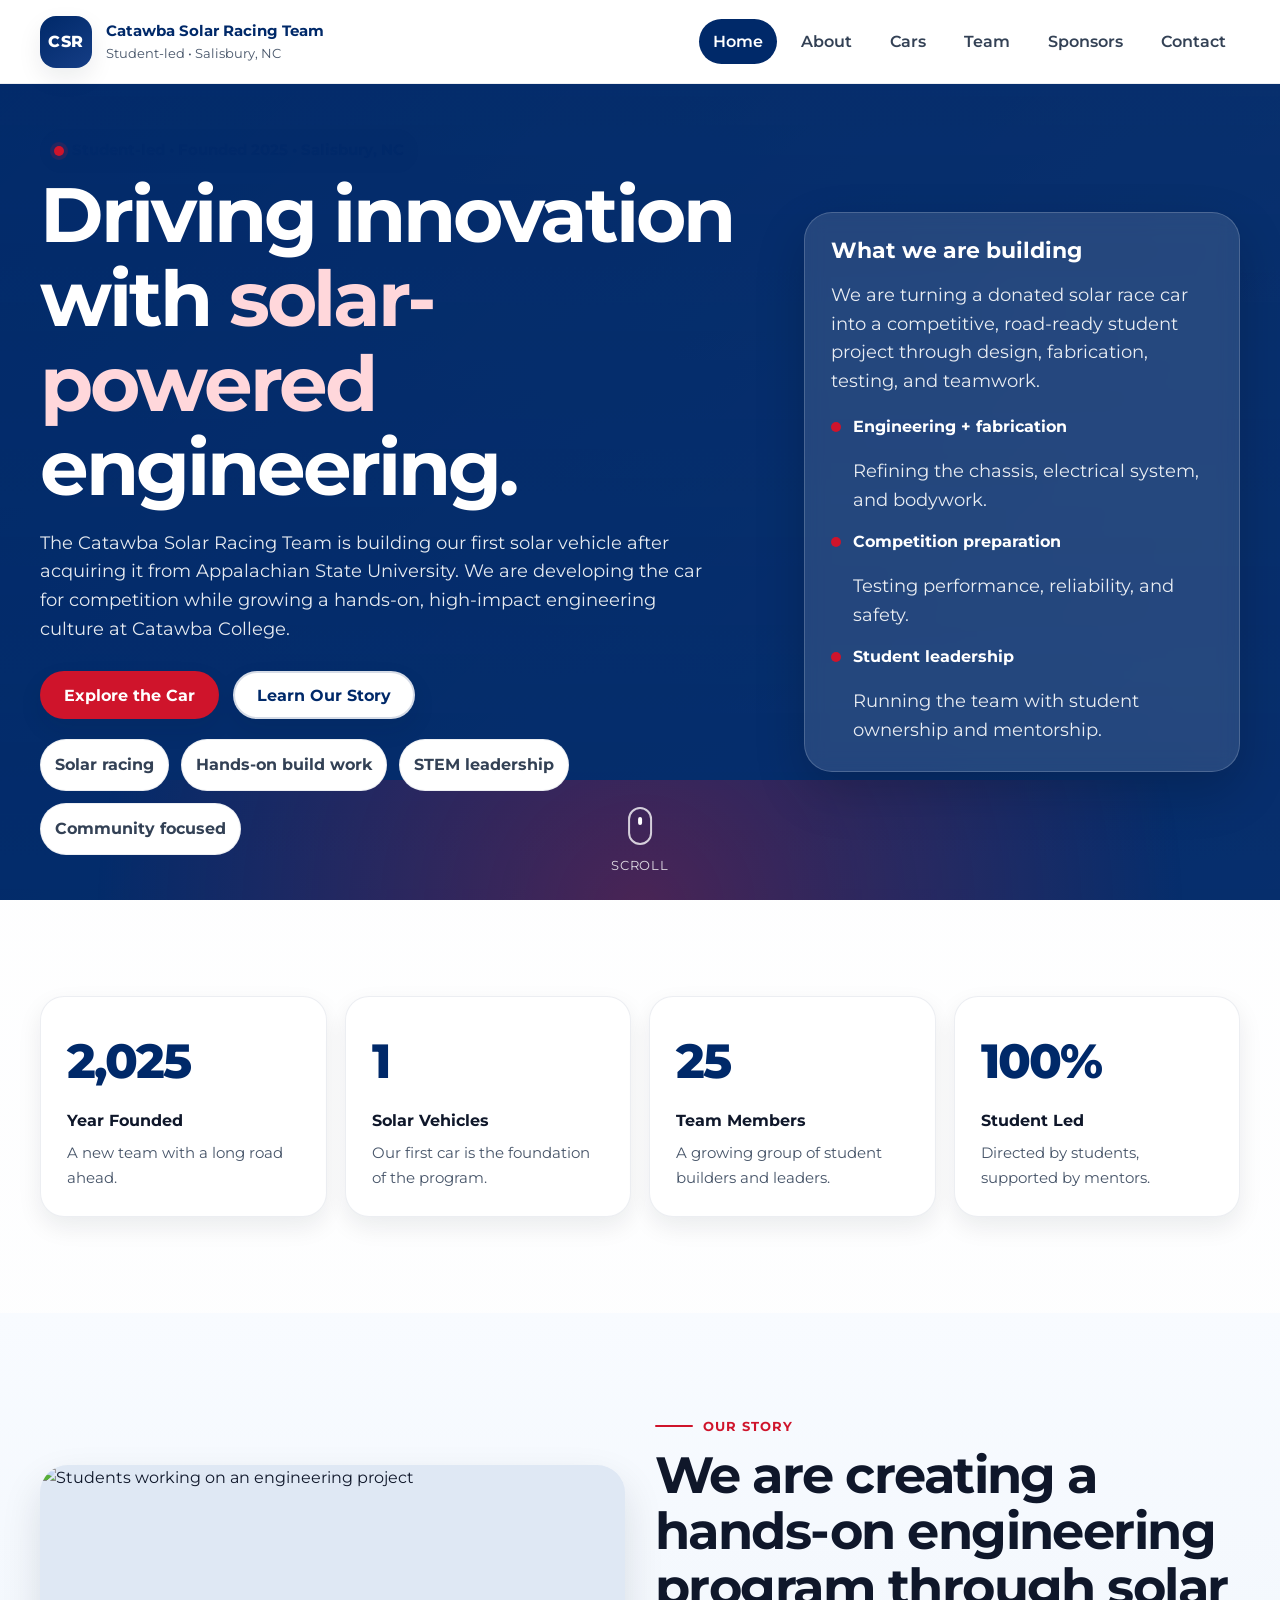
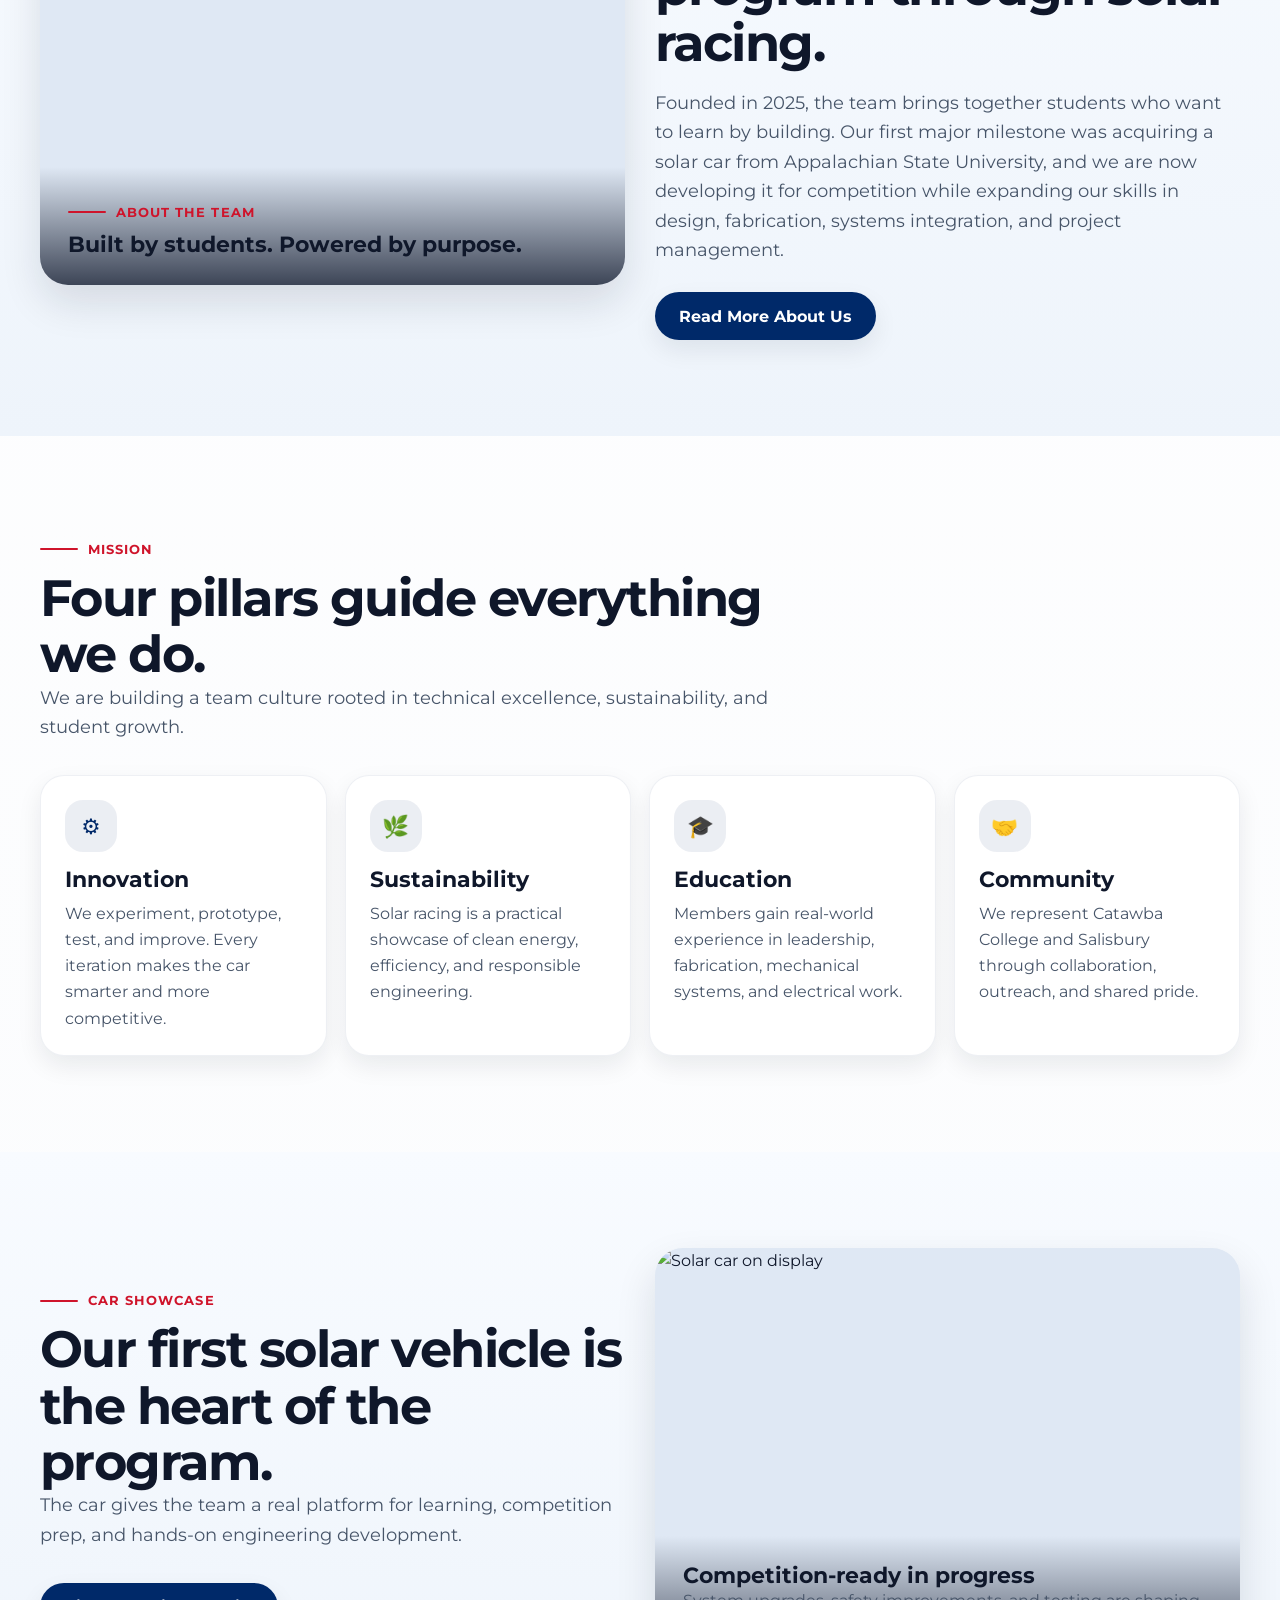
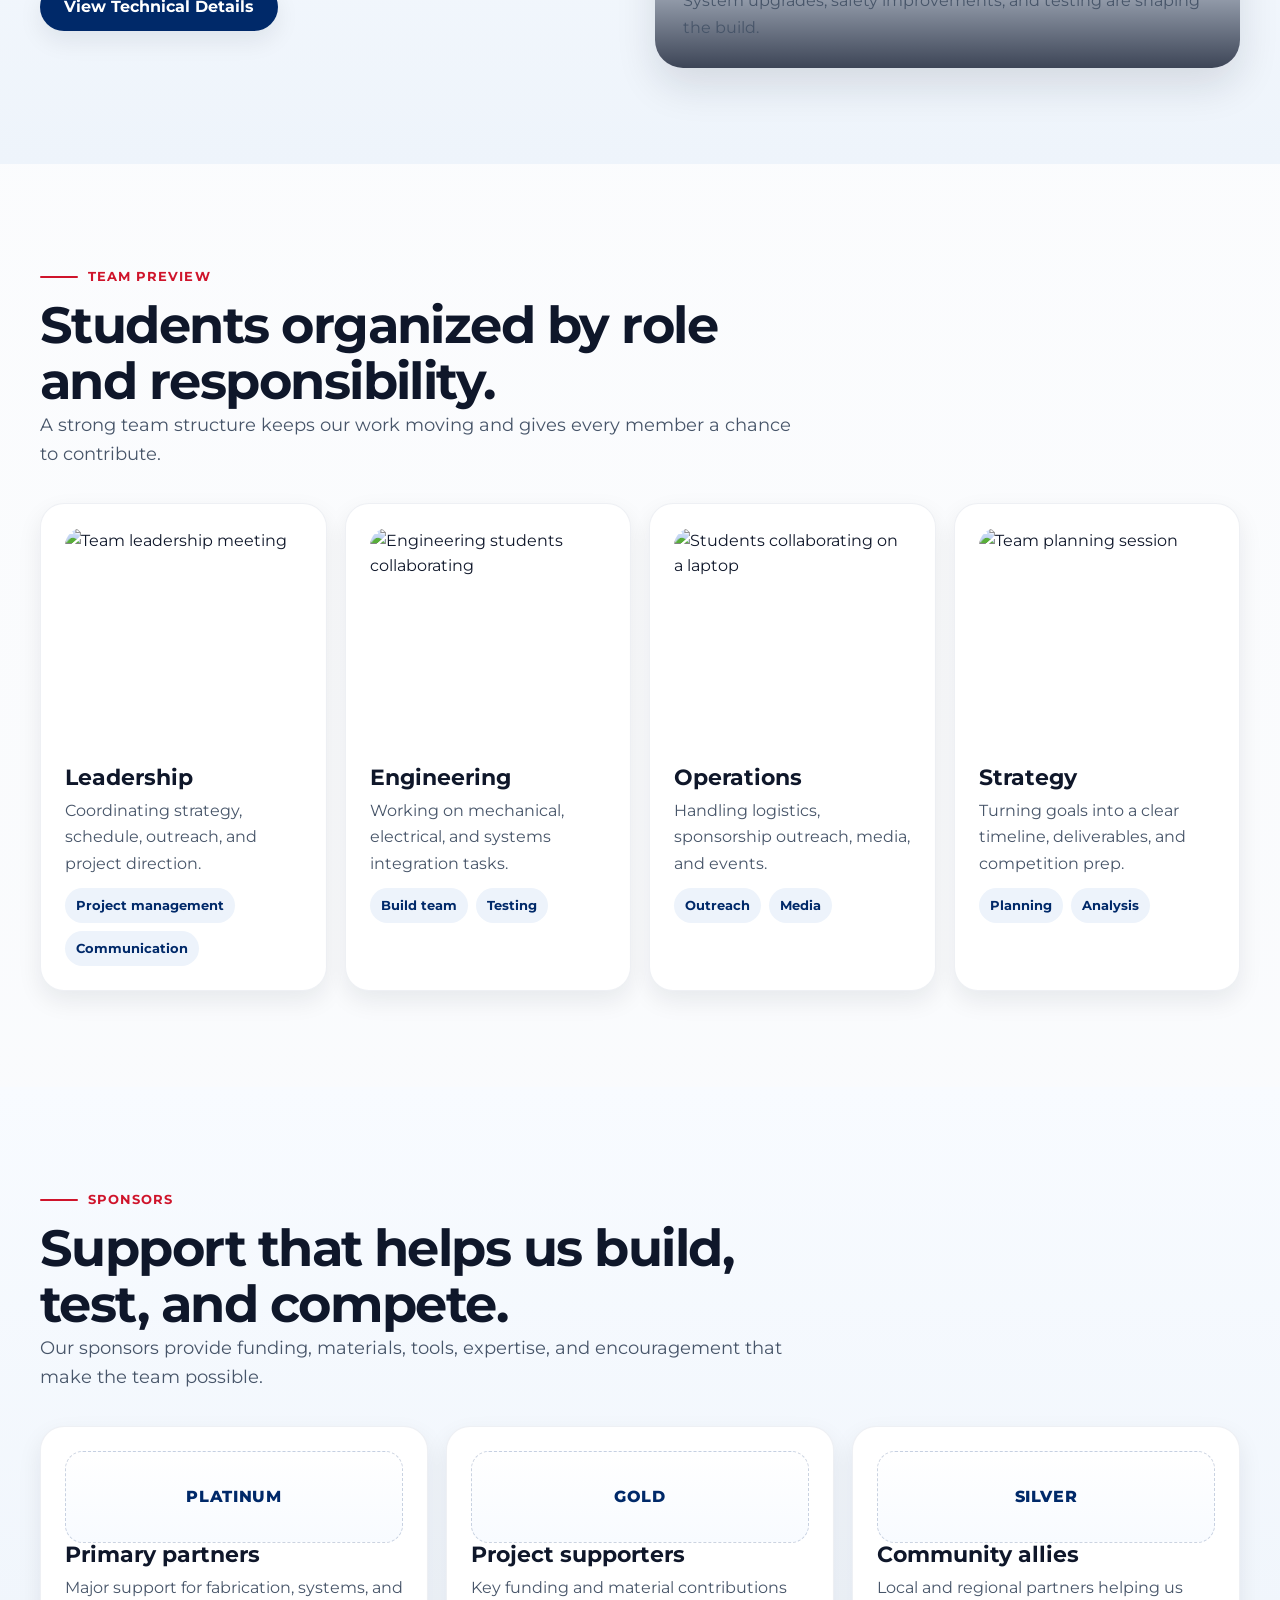
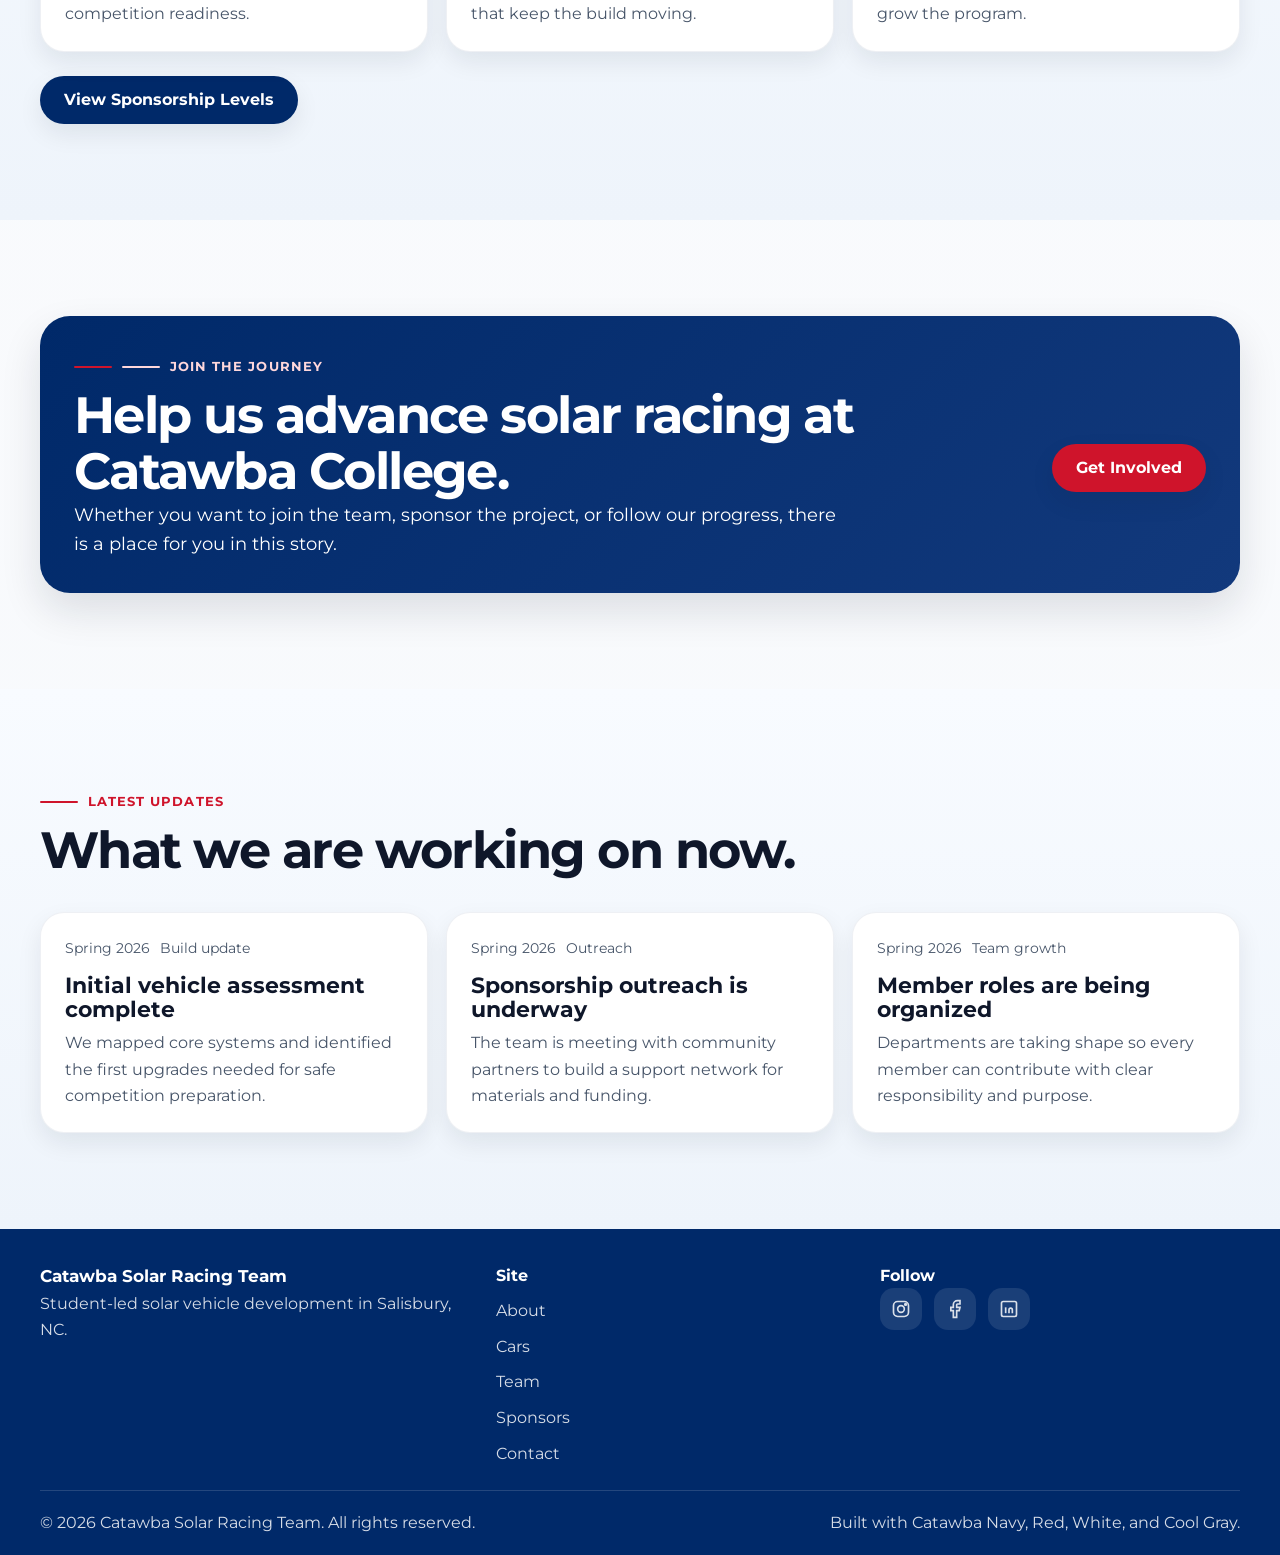
==== index.html @ c8bd0334 "initial website" ====
<!DOCTYPE html>
<html lang="en">
<head>
  <meta charset="UTF-8" />
  <meta name="viewport" content="width=device-width, initial-scale=1.0" />
  <title>Catawba Solar Racing Team | Home</title>
  <meta name="description" content="Catawba Solar Racing Team is a student-led organization in Salisbury, NC building a solar race car for competition." />
  <link rel="preconnect" href="https://fonts.googleapis.com" />
  <link rel="preconnect" href="https://fonts.gstatic.com" crossorigin />
  <link href="https://fonts.googleapis.com/css2?family=Montserrat:wght@400;500;600;700;800;900&display=swap" rel="stylesheet" />
  <link rel="stylesheet" href="style.css" />
  <script src="script.js" defer></script>
</head>
<body>
  <div id="header-placeholder"></div>

  <main>
    <section class="hero">
      <div class="hero__bg" aria-hidden="true"></div>
      <div class="container">
        <div class="hero-grid">
          <div class="hero-copy reveal">
            <span class="badge"><span class="badge-dot"></span> Student-led • Founded 2025 • Salisbury, NC</span>
            <h1>Driving innovation with <span class="accent">solar-powered</span> engineering.</h1>
            <p>
              The Catawba Solar Racing Team is building our first solar vehicle after acquiring it from Appalachian State University.
              We are developing the car for competition while growing a hands-on, high-impact engineering culture at Catawba College.
            </p>
            <div class="btn-row">
              <a class="btn btn-danger" href="cars.html">Explore the Car</a>
              <a class="btn btn-secondary" href="about.html">Learn Our Story</a>
            </div>
            <div class="quick-facts">
              <div class="fact">Solar racing</div>
              <div class="fact">Hands-on build work</div>
              <div class="fact">STEM leadership</div>
              <div class="fact">Community focused</div>
            </div>
          </div>

          <aside class="hero-card reveal">
            <h3>What we are building</h3>
            <p>We are turning a donated solar race car into a competitive, road-ready student project through design, fabrication, testing, and teamwork.</p>
            <div class="hero-list">
              <div class="hero-list-item">
                <span class="dot"></span>
                <div>
                  <strong>Engineering + fabrication</strong>
                  <p>Refining the chassis, electrical system, and bodywork.</p>
                </div>
              </div>
              <div class="hero-list-item">
                <span class="dot"></span>
                <div>
                  <strong>Competition preparation</strong>
                  <p>Testing performance, reliability, and safety.</p>
                </div>
              </div>
              <div class="hero-list-item">
                <span class="dot"></span>
                <div>
                  <strong>Student leadership</strong>
                  <p>Running the team with student ownership and mentorship.</p>
                </div>
              </div>
            </div>
          </aside>
        </div>
      </div>
      <div class="scroll-indicator" aria-hidden="true">
        <div class="mouse"></div>
        <span>Scroll</span>
      </div>
    </section>

    <section class="section">
      <div class="container">
        <div class="stats-grid">
          <article class="stat-card reveal">
            <div class="stat-number" data-count="2025"></div>
            <div class="stat-label">Year Founded</div>
            <div class="stat-copy">A new team with a long road ahead.</div>
          </article>
          <article class="stat-card reveal">
            <div class="stat-number" data-count="1"></div>
            <div class="stat-label">Solar Vehicles</div>
            <div class="stat-copy">Our first car is the foundation of the program.</div>
          </article>
          <article class="stat-card reveal">
            <div class="stat-number" data-count="25"></div>
            <div class="stat-label">Team Members</div>
            <div class="stat-copy">A growing group of student builders and leaders.</div>
          </article>
          <article class="stat-card reveal">
            <div class="stat-number" data-count="100" data-suffix="%"></div>
            <div class="stat-label">Student Led</div>
            <div class="stat-copy">Directed by students, supported by mentors.</div>
          </article>
        </div>
      </div>
    </section>

    <section class="section section-alt">
      <div class="container split-grid">
        <div class="media-card reveal">
          <img src="https://images.unsplash.com/photo-1517048676732-d65bc937f952?auto=format&fit=crop&w=1600&q=80" alt="Students working on an engineering project" />
          <div class="overlay">
            <span class="kicker">About the team</span>
            <h3>Built by students. Powered by purpose.</h3>
          </div>
        </div>
        <div class="reveal">
          <div class="kicker">Our story</div>
          <h2>We are creating a hands-on engineering program through solar racing.</h2>
          <p class="lead" style="margin-top:16px;">
            Founded in 2025, the team brings together students who want to learn by building. Our first major milestone was acquiring a solar car from Appalachian State University, and we are now developing it for competition while expanding our skills in design, fabrication, systems integration, and project management.
          </p>
          <div class="btn-row">
            <a class="btn btn-primary" href="about.html">Read More About Us</a>
          </div>
        </div>
      </div>
    </section>

    <section class="section">
      <div class="container">
        <div class="section-head reveal">
          <div class="kicker">Mission</div>
          <h2>Four pillars guide everything we do.</h2>
          <p class="lead">We are building a team culture rooted in technical excellence, sustainability, and student growth.</p>
        </div>

        <div class="pillars-grid">
          <article class="pillar reveal">
            <div class="pillar-icon">⚙️</div>
            <h3>Innovation</h3>
            <p>We experiment, prototype, test, and improve. Every iteration makes the car smarter and more competitive.</p>
          </article>
          <article class="pillar reveal">
            <div class="pillar-icon">🌿</div>
            <h3>Sustainability</h3>
            <p>Solar racing is a practical showcase of clean energy, efficiency, and responsible engineering.</p>
          </article>
          <article class="pillar reveal">
            <div class="pillar-icon">🎓</div>
            <h3>Education</h3>
            <p>Members gain real-world experience in leadership, fabrication, mechanical systems, and electrical work.</p>
          </article>
          <article class="pillar reveal">
            <div class="pillar-icon">🤝</div>
            <h3>Community</h3>
            <p>We represent Catawba College and Salisbury through collaboration, outreach, and shared pride.</p>
          </article>
        </div>
      </div>
    </section>

    <section class="section section-alt">
      <div class="container split-grid">
        <div class="reveal">
          <div class="section-head">
            <div class="kicker">Car showcase</div>
            <h2>Our first solar vehicle is the heart of the program.</h2>
            <p class="lead">The car gives the team a real platform for learning, competition prep, and hands-on engineering development.</p>
          </div>
          <div class="btn-row">
            <a class="btn btn-primary" href="cars.html">View Technical Details</a>
          </div>
        </div>
        <div class="media-card reveal">
          <img src="https://images.unsplash.com/photo-1503376780353-7e6692767b70?auto=format&fit=crop&w=1600&q=80" alt="Solar car on display" />
          <div class="overlay">
            <h3>Competition-ready in progress</h3>
            <p>System upgrades, safety improvements, and testing are shaping the build.</p>
          </div>
        </div>
      </div>
    </section>

    <section class="section">
      <div class="container">
        <div class="section-head reveal">
          <div class="kicker">Team preview</div>
          <h2>Students organized by role and responsibility.</h2>
          <p class="lead">A strong team structure keeps our work moving and gives every member a chance to contribute.</p>
        </div>

        <div class="team-grid">
          <article class="member-card reveal">
            <img class="member-photo" src="https://images.unsplash.com/photo-1522202176988-66273c2fd55f?auto=format&fit=crop&w=1200&q=80" alt="Team leadership meeting" />
            <h3>Leadership</h3>
            <p>Coordinating strategy, schedule, outreach, and project direction.</p>
            <div class="member-meta">
              <span class="tag">Project management</span><span class="tag">Communication</span>
            </div>
          </article>
          <article class="member-card reveal">
            <img class="member-photo" src="https://images.unsplash.com/photo-1517048676732-d65bc937f952?auto=format&fit=crop&w=1200&q=80" alt="Engineering students collaborating" />
            <h3>Engineering</h3>
            <p>Working on mechanical, electrical, and systems integration tasks.</p>
            <div class="member-meta">
              <span class="tag">Build team</span><span class="tag">Testing</span>
            </div>
          </article>
          <article class="member-card reveal">
            <img class="member-photo" src="https://images.unsplash.com/photo-1516321318423-f06f85e504b3?auto=format&fit=crop&w=1200&q=80" alt="Students collaborating on a laptop" />
            <h3>Operations</h3>
            <p>Handling logistics, sponsorship outreach, media, and events.</p>
            <div class="member-meta">
              <span class="tag">Outreach</span><span class="tag">Media</span>
            </div>
          </article>
          <article class="member-card reveal">
            <img class="member-photo" src="https://images.unsplash.com/photo-1498050108023-c5249f4df085?auto=format&fit=crop&w=1200&q=80" alt="Team planning session" />
            <h3>Strategy</h3>
            <p>Turning goals into a clear timeline, deliverables, and competition prep.</p>
            <div class="member-meta">
              <span class="tag">Planning</span><span class="tag">Analysis</span>
            </div>
          </article>
        </div>
      </div>
    </section>

    <section class="section section-alt">
      <div class="container">
        <div class="section-head reveal">
          <div class="kicker">Sponsors</div>
          <h2>Support that helps us build, test, and compete.</h2>
          <p class="lead">Our sponsors provide funding, materials, tools, expertise, and encouragement that make the team possible.</p>
        </div>

        <div class="sponsor-grid">
          <article class="sponsor-card reveal">
            <div class="sponsor-logo">PLATINUM</div>
            <h3>Primary partners</h3>
            <p>Major support for fabrication, systems, and competition readiness.</p>
          </article>
          <article class="sponsor-card reveal">
            <div class="sponsor-logo">GOLD</div>
            <h3>Project supporters</h3>
            <p>Key funding and material contributions that keep the build moving.</p>
          </article>
          <article class="sponsor-card reveal">
            <div class="sponsor-logo">SILVER</div>
            <h3>Community allies</h3>
            <p>Local and regional partners helping us grow the program.</p>
          </article>
        </div>

        <div class="btn-row" style="margin-top:24px;">
          <a class="btn btn-primary" href="sponsors.html">View Sponsorship Levels</a>
        </div>
      </div>
    </section>

    <section class="section">
      <div class="container cta-panel reveal">
        <div>
          <div class="kicker" style="color:#ffd7db;"><span style="background:#ffd7db;width:38px;height:2px;display:inline-block;border-radius:999px;"></span> Join the journey</div>
          <h2>Help us advance solar racing at Catawba College.</h2>
          <p class="lead">Whether you want to join the team, sponsor the project, or follow our progress, there is a place for you in this story.</p>
        </div>
        <div class="btn-row" style="justify-content:flex-end;">
          <a class="btn btn-danger" href="contact.html">Get Involved</a>
        </div>
      </div>
    </section>

    <section class="section section-alt">
      <div class="container">
        <div class="section-head reveal">
          <div class="kicker">Latest updates</div>
          <h2>What we are working on now.</h2>
        </div>

        <div class="news-grid">
          <article class="news-card reveal">
            <div class="news-meta"><span>Spring 2026</span><span>Build update</span></div>
            <h3>Initial vehicle assessment complete</h3>
            <p>We mapped core systems and identified the first upgrades needed for safe competition preparation.</p>
          </article>
          <article class="news-card reveal">
            <div class="news-meta"><span>Spring 2026</span><span>Outreach</span></div>
            <h3>Sponsorship outreach is underway</h3>
            <p>The team is meeting with community partners to build a support network for materials and funding.</p>
          </article>
          <article class="news-card reveal">
            <div class="news-meta"><span>Spring 2026</span><span>Team growth</span></div>
            <h3>Member roles are being organized</h3>
            <p>Departments are taking shape so every member can contribute with clear responsibility and purpose.</p>
          </article>
        </div>
      </div>
    </section>
  </main>

  <footer class="site-footer">
    <div class="container footer-top">
      <div class="footer-brand">
        <strong>Catawba Solar Racing Team</strong>
        <p>Student-led solar vehicle development in Salisbury, NC.</p>
      </div>

      <div class="footer-links">
        <strong>Site</strong>
        <a href="about.html">About</a>
        <a href="cars.html">Cars</a>
        <a href="team.html">Team</a>
        <a href="sponsors.html">Sponsors</a>
        <a href="contact.html">Contact</a>
      </div>

      <div>
        <strong>Follow</strong>
        <div class="footer-social" aria-label="Social media links">
          <a class="social-link" href="#" aria-label="Instagram">
            <svg viewBox="0 0 24 24" width="20" height="20" fill="none" stroke="currentColor" stroke-width="2">
              <rect x="3" y="3" width="18" height="18" rx="5"></rect>
              <circle cx="12" cy="12" r="4"></circle>
              <circle cx="17.5" cy="6.5" r="1"></circle>
            </svg>
          </a>
          <a class="social-link" href="#" aria-label="Facebook">
            <svg viewBox="0 0 24 24" width="20" height="20" fill="none" stroke="currentColor" stroke-width="2">
              <path d="M18 2h-3a5 5 0 0 0-5 5v3H7v4h3v8h4v-8h3l1-4h-4V7a1 1 0 0 1 1-1h3z"></path>
            </svg>
          </a>
          <a class="social-link" href="#" aria-label="LinkedIn">
            <svg viewBox="0 0 24 24" width="20" height="20" fill="none" stroke="currentColor" stroke-width="2">
              <rect x="3" y="3" width="18" height="18" rx="2"></rect>
              <path d="M8 10v7"></path>
              <path d="M8 7v.01"></path>
              <path d="M12 17v-4a2 2 0 0 1 4 0v4"></path>
            </svg>
          </a>
        </div>
      </div>
    </div>

    <div class="container footer-bottom">
      <p>© 2026 Catawba Solar Racing Team. All rights reserved.</p>
      <p>Built with Catawba Navy, Red, White, and Cool Gray.</p>
    </div>
  </footer>

  <button id="scrollTopBtn" class="scroll-top" aria-label="Scroll to top">↑</button>
</body>
</html>
---- style.css ----
:root {
  --navy: #002969;
  --red: #CF142B;
  --white: #ffffff;
  --gray-50: #f8fafc;
  --gray-100: #eef2f7;
  --gray-200: #dde5ee;
  --gray-400: #94a3b8;
  --gray-600: #475569;
  --gray-700: #334155;
  --gray-900: #0f172a;
  --shadow: 0 18px 40px rgba(15, 23, 42, 0.12);
  --shadow-soft: 0 10px 24px rgba(15, 23, 42, 0.08);
  --radius: 22px;
  --radius-sm: 16px;
  --max-width: 1200px;
  --header-height: 84px;
}

* {
  box-sizing: border-box;
}

html {
  scroll-behavior: smooth;
}

body {
  margin: 0;
  font-family: "Montserrat", system-ui, -apple-system, BlinkMacSystemFont, "Segoe UI", sans-serif;
  color: var(--gray-900);
  background: linear-gradient(180deg, #ffffff 0%, #f7f9fc 100%);
  line-height: 1.6;
}

img {
  max-width: 100%;
  display: block;
}

a {
  color: inherit;
  text-decoration: none;
}

button,
input,
textarea,
select {
  font: inherit;
}

.container {
  width: min(calc(100% - 32px), var(--max-width));
  margin: 0 auto;
}

.section {
  padding: 96px 0;
  position: relative;
}

.section-tight {
  padding: 72px 0;
}

.section-alt {
  background: linear-gradient(180deg, #f8fbff 0%, #eef4fb 100%);
}

.section-head {
  margin-bottom: 34px;
  max-width: 760px;
}

.kicker {
  display: inline-flex;
  align-items: center;
  gap: 10px;
  color: var(--red);
  font-weight: 700;
  letter-spacing: 0.08em;
  text-transform: uppercase;
  font-size: 0.82rem;
  margin-bottom: 10px;
}

.kicker::before {
  content: "";
  width: 38px;
  height: 2px;
  background: var(--red);
  border-radius: 999px;
}

h1,
h2,
h3,
h4 {
  line-height: 1.1;
  margin: 0;
  color: var(--gray-900);
}

h1 {
  font-size: clamp(2.8rem, 6vw, 5.7rem);
  letter-spacing: -0.04em;
}

h2 {
  font-size: clamp(2rem, 4vw, 3.25rem);
  letter-spacing: -0.03em;
}

h3 {
  font-size: 1.35rem;
}

p {
  margin: 0;
  color: var(--gray-600);
  font-size: 1.02rem;
}

.lead {
  font-size: 1.15rem;
  max-width: 780px;
}

.badge {
  display: inline-flex;
  align-items: center;
  gap: 8px;
  padding: 10px 14px;
  border-radius: 999px;
  background: rgba(0, 41, 105, 0.08);
  color: var(--navy);
  font-weight: 700;
  font-size: 0.92rem;
}

.badge-dot {
  width: 10px;
  height: 10px;
  border-radius: 50%;
  background: var(--red);
  box-shadow: 0 0 0 4px rgba(207, 20, 43, 0.16);
}

.btn-row {
  display: flex;
  flex-wrap: wrap;
  gap: 14px;
  margin-top: 28px;
}

.btn {
  display: inline-flex;
  align-items: center;
  justify-content: center;
  gap: 10px;
  min-height: 48px;
  padding: 0 22px;
  border-radius: 999px;
  border: 2px solid transparent;
  font-weight: 700;
  transition: transform 180ms ease, box-shadow 180ms ease, background-color 180ms ease, color 180ms ease, border-color 180ms ease;
  box-shadow: var(--shadow-soft);
  cursor: pointer;
}

.btn:hover {
  transform: translateY(-3px);
  box-shadow: var(--shadow);
}

.btn-primary {
  background: var(--navy);
  color: white;
}

.btn-primary:hover {
  background: #001f53;
}

.btn-secondary {
  background: white;
  color: var(--navy);
  border-color: rgba(0, 41, 105, 0.16);
}

.btn-secondary:hover {
  border-color: var(--navy);
}

.btn-danger {
  background: var(--red);
  color: white;
}

.btn-danger:hover {
  background: #b90f25;
}

.site-header {
  position: sticky;
  top: 0;
  z-index: 1000;
  height: var(--header-height);
  backdrop-filter: blur(14px);
  background: rgba(255, 255, 255, 0.86);
  border-bottom: 1px solid rgba(148, 163, 184, 0.18);
}

.header-inner {
  height: 100%;
  display: flex;
  align-items: center;
  justify-content: space-between;
  gap: 18px;
}

.brand {
  display: flex;
  align-items: center;
  gap: 14px;
  min-width: 0;
}

.brand-mark {
  width: 52px;
  height: 52px;
  border-radius: 16px;
  display: grid;
  place-items: center;
  background: linear-gradient(145deg, var(--navy), #153d85);
  color: white;
  font-weight: 800;
  letter-spacing: 0.04em;
  box-shadow: var(--shadow-soft);
  flex: none;
}

.brand-text {
  display: flex;
  flex-direction: column;
  min-width: 0;
}

.brand-text strong {
  color: var(--navy);
  font-size: 0.96rem;
  white-space: nowrap;
  overflow: hidden;
  text-overflow: ellipsis;
}

.brand-text small {
  color: var(--gray-600);
  font-size: 0.8rem;
}

.site-nav {
  display: flex;
  align-items: center;
  gap: 10px;
}

.site-nav a {
  padding: 10px 14px;
  border-radius: 999px;
  color: var(--gray-700);
  font-weight: 600;
  transition: background-color 180ms ease, color 180ms ease, transform 180ms ease;
}

.site-nav a:hover {
  color: var(--navy);
  background: rgba(0, 41, 105, 0.08);
  transform: translateY(-1px);
}

.site-nav a.active {
  background: var(--navy);
  color: white;
}

.nav-toggle {
  display: none;
  width: 48px;
  height: 48px;
  border: 0;
  border-radius: 14px;
  background: white;
  box-shadow: var(--shadow-soft);
  padding: 0;
  align-items: center;
  justify-content: center;
  flex-direction: column;
  gap: 5px;
  cursor: pointer;
}

.nav-toggle span {
  width: 20px;
  height: 2px;
  border-radius: 999px;
  background: var(--navy);
  transition: transform 180ms ease, opacity 180ms ease;
}

.hero {
  min-height: calc(100vh - var(--header-height));
  position: relative;
  overflow: hidden;
  display: flex;
  align-items: center;
  background: linear-gradient(135deg, rgba(0, 41, 105, 0.96), rgba(0, 41, 105, 0.84));
  color: white;
}

.hero__bg {
  position: absolute;
  inset: 0;
  background:
    linear-gradient(180deg, rgba(0, 41, 105, 0.72), rgba(0, 41, 105, 0.84)),
    url("https://images.unsplash.com/photo-1473341304170-971dccb5ac1e?auto=format&fit=crop&w=1800&q=80") center center / cover no-repeat;
  transform: translate3d(0, 0, 0) scale(1.08);
  will-change: transform;
}

.hero::after {
  content: "";
  position: absolute;
  inset: auto -10% -140px -10%;
  height: 260px;
  background: radial-gradient(circle, rgba(207, 20, 43, 0.34) 0%, rgba(207, 20, 43, 0) 70%);
  pointer-events: none;
}

.hero .container {
  position: relative;
  z-index: 1;
}

.hero-grid {
  display: grid;
  grid-template-columns: 1.25fr 0.75fr;
  gap: 36px;
  align-items: center;
}

.hero-copy {
  max-width: 760px;
}

.hero h1,
.hero p {
  color: white;
}

.hero p {
  font-size: 1.12rem;
  max-width: 670px;
  margin-top: 18px;
  color: rgba(255, 255, 255, 0.9);
}

.hero .accent {
  color: #ffd7db;
}

.hero-card {
  border-radius: 28px;
  background: rgba(255, 255, 255, 0.12);
  border: 1px solid rgba(255, 255, 255, 0.18);
  box-shadow: 0 20px 50px rgba(0, 0, 0, 0.18);
  padding: 26px;
  backdrop-filter: blur(10px);
}

.hero-card h3 {
  color: white;
  margin-bottom: 14px;
}

.hero-list {
  display: grid;
  gap: 14px;
  margin-top: 18px;
}

.hero-list-item {
  display: flex;
  gap: 12px;
  align-items: flex-start;
}

.hero-list-item .dot {
  margin-top: 8px;
  width: 10px;
  height: 10px;
  background: var(--red);
  border-radius: 50%;
  flex: none;
}

.scroll-indicator {
  position: absolute;
  left: 50%;
  bottom: 24px;
  transform: translateX(-50%);
  z-index: 1;
  display: flex;
  flex-direction: column;
  align-items: center;
  gap: 10px;
  color: rgba(255, 255, 255, 0.84);
  font-size: 0.84rem;
  letter-spacing: 0.06em;
  text-transform: uppercase;
}

.scroll-indicator .mouse {
  width: 24px;
  height: 38px;
  border: 2px solid rgba(255, 255, 255, 0.78);
  border-radius: 999px;
  position: relative;
}

.scroll-indicator .mouse::after {
  content: "";
  position: absolute;
  top: 8px;
  left: 50%;
  width: 4px;
  height: 8px;
  border-radius: 999px;
  background: white;
  transform: translateX(-50%);
  animation: wheel 1.5s infinite;
}

@keyframes wheel {
  0% { opacity: 1; transform: translateX(-50%) translateY(0); }
  80% { opacity: 0; transform: translateX(-50%) translateY(12px); }
  100% { opacity: 0; transform: translateX(-50%) translateY(12px); }
}

.stats-grid {
  display: grid;
  grid-template-columns: repeat(4, minmax(0, 1fr));
  gap: 18px;
}

.stat-card {
  background: white;
  border: 1px solid rgba(148, 163, 184, 0.18);
  border-radius: 24px;
  padding: 26px;
  box-shadow: var(--shadow-soft);
  transition: transform 180ms ease, background-color 180ms ease, color 180ms ease, box-shadow 180ms ease, border-color 180ms ease;
}

.stat-card:hover {
  background: var(--navy);
  color: white;
  transform: translateY(-6px);
  box-shadow: var(--shadow);
}

.stat-card:hover .stat-label,
.stat-card:hover .stat-copy {
  color: rgba(255, 255, 255, 0.82);
}

.stat-card:hover .stat-number {
  color: var(--red);
}

.stat-number {
  font-size: clamp(2.2rem, 4vw, 3rem);
  font-weight: 800;
  color: var(--navy);
  letter-spacing: -0.04em;
}

.stat-label {
  margin-top: 8px;
  font-weight: 700;
  color: var(--gray-900);
}

.stat-copy {
  margin-top: 8px;
  font-size: 0.95rem;
  color: var(--gray-600);
}

.split-grid {
  display: grid;
  grid-template-columns: 1fr 1fr;
  gap: 30px;
  align-items: center;
}

.media-card {
  position: relative;
  border-radius: 28px;
  overflow: hidden;
  min-height: 420px;
  box-shadow: var(--shadow);
  background: #dfe8f4;
}

.media-card img {
  width: 100%;
  height: 100%;
  object-fit: cover;
}

.media-card .overlay {
  position: absolute;
  inset: auto 0 0 0;
  padding: 28px;
  background: linear-gradient(180deg, rgba(15, 23, 42, 0) 0%, rgba(15, 23, 42, 0.78) 100%);
  color: white;
}

.pillars-grid,
.cards-grid,
.team-grid,
.sponsor-grid,
.timeline,
.news-grid,
.footer-grid,
.department-grid,
.benefit-grid {
  display: grid;
  gap: 18px;
}

.pillars-grid {
  grid-template-columns: repeat(4, minmax(0, 1fr));
}

.card,
.pillar,
.member-card,
.sponsor-card,
.news-card,
.timeline-item,
.contact-card,
.info-card,
.tier-card,
.mission-card,
.spec-card {
  border-radius: 24px;
  background: white;
  border: 1px solid rgba(148, 163, 184, 0.16);
  box-shadow: var(--shadow-soft);
}

.pillar,
.member-card,
.sponsor-card,
.news-card,
.contact-card,
.info-card,
.tier-card,
.mission-card,
.spec-card {
  padding: 24px;
  transition: transform 180ms ease, box-shadow 180ms ease, border-color 180ms ease;
}

.pillar:hover,
.member-card:hover,
.sponsor-card:hover,
.news-card:hover,
.contact-card:hover,
.info-card:hover,
.tier-card:hover,
.mission-card:hover,
.spec-card:hover {
  transform: translateY(-5px);
  box-shadow: var(--shadow);
  border-color: rgba(0, 41, 105, 0.18);
}

.pillar-icon,
.card-icon {
  width: 52px;
  height: 52px;
  border-radius: 18px;
  display: grid;
  place-items: center;
  background: rgba(0, 41, 105, 0.08);
  color: var(--navy);
  font-size: 1.35rem;
  margin-bottom: 16px;
}

.pillar h3,
.member-card h3,
.sponsor-card h3,
.news-card h3,
.contact-card h3,
.info-card h3,
.tier-card h3,
.mission-card h3,
.spec-card h3 {
  margin-bottom: 8px;
}

.mini-links {
  display: flex;
  flex-wrap: wrap;
  gap: 10px;
  margin-top: 18px;
}

.mini-link {
  color: var(--navy);
  font-weight: 700;
}

.mini-link:hover {
  color: var(--red);
}

.team-grid {
  grid-template-columns: repeat(4, minmax(0, 1fr));
}

.member-photo {
  width: 100%;
  height: 220px;
  object-fit: cover;
  border-radius: 18px;
  margin-bottom: 18px;
}

.member-meta {
  display: flex;
  flex-wrap: wrap;
  gap: 8px;
  margin: 12px 0 0;
}

.tag {
  display: inline-flex;
  align-items: center;
  padding: 7px 11px;
  border-radius: 999px;
  background: #edf3fb;
  color: var(--navy);
  font-weight: 700;
  font-size: 0.82rem;
}

.sponsor-grid {
  grid-template-columns: repeat(3, minmax(0, 1fr));
}

.sponsor-logo {
  width: 100%;
  min-height: 92px;
  border: 1px dashed rgba(0, 41, 105, 0.2);
  border-radius: 18px;
  display: grid;
  place-items: center;
  color: var(--navy);
  font-weight: 800;
  letter-spacing: 0.04em;
  background: linear-gradient(180deg, #ffffff 0%, #f8fbff 100%);
}

.cta-panel {
  border-radius: 30px;
  padding: 34px;
  background: linear-gradient(135deg, var(--navy), #12397c);
  color: white;
  box-shadow: var(--shadow);
  display: grid;
  grid-template-columns: 1.1fr auto;
  gap: 24px;
  align-items: center;
}

.cta-panel h2,
.cta-panel p {
  color: white;
}

.news-grid {
  grid-template-columns: repeat(3, minmax(0, 1fr));
}

.news-meta {
  display: flex;
  gap: 10px;
  flex-wrap: wrap;
  margin-bottom: 14px;
  color: var(--gray-600);
  font-size: 0.88rem;
}

.timeline {
  grid-template-columns: repeat(4, minmax(0, 1fr));
}

.timeline-item {
  padding: 22px;
  position: relative;
}

.timeline-step {
  width: 40px;
  height: 40px;
  border-radius: 50%;
  background: var(--navy);
  color: white;
  display: grid;
  place-items: center;
  font-weight: 800;
  margin-bottom: 16px;
}

.spec-grid {
  display: grid;
  grid-template-columns: repeat(2, minmax(0, 1fr));
  gap: 18px;
}

.spec-card .spec-value {
  font-size: 1.45rem;
  font-weight: 800;
  color: var(--red);
  margin-bottom: 8px;
}

.gallery-grid {
  display: grid;
  grid-template-columns: repeat(12, 1fr);
  gap: 16px;
}

.gallery-grid img {
  border-radius: 22px;
  object-fit: cover;
  width: 100%;
  height: 100%;
  box-shadow: var(--shadow-soft);
}

.gallery-grid .wide {
  grid-column: span 7;
  height: 320px;
}

.gallery-grid .tall {
  grid-column: span 5;
  height: 320px;
}

.gallery-grid .small {
  grid-column: span 4;
  height: 220px;
}

.gallery-grid .small:nth-child(4),
.gallery-grid .small:nth-child(5),
.gallery-grid .small:nth-child(6) {
  height: 220px;
}

.department-grid {
  grid-template-columns: repeat(2, minmax(0, 1fr));
}

.join-banner {
  padding: 32px;
  border-radius: 28px;
  background: linear-gradient(135deg, rgba(0, 41, 105, 0.08), rgba(207, 20, 43, 0.08));
  border: 1px solid rgba(0, 41, 105, 0.12);
}

.sponsor-tier {
  margin-bottom: 16px;
  color: var(--navy);
  font-weight: 800;
  text-transform: uppercase;
  letter-spacing: 0.08em;
  font-size: 0.8rem;
}

.benefit-grid {
  grid-template-columns: repeat(2, minmax(0, 1fr));
}

.benefit {
  display: flex;
  gap: 14px;
  align-items: flex-start;
  padding: 18px;
  border-radius: 18px;
  background: white;
  border: 1px solid rgba(148, 163, 184, 0.14);
}

.benefit .check {
  width: 26px;
  height: 26px;
  border-radius: 50%;
  background: rgba(207, 20, 43, 0.12);
  color: var(--red);
  display: grid;
  place-items: center;
  flex: none;
  font-weight: 800;
}

.form-grid {
  display: grid;
  grid-template-columns: repeat(2, minmax(0, 1fr));
  gap: 16px;
}

.form-group {
  display: grid;
  gap: 8px;
}

.form-group.full {
  grid-column: 1 / -1;
}

label {
  font-weight: 700;
  color: var(--gray-900);
}

input,
textarea,
select {
  width: 100%;
  padding: 14px 16px;
  border-radius: 16px;
  border: 1px solid rgba(148, 163, 184, 0.28);
  background: white;
  color: var(--gray-900);
  outline: none;
  transition: border-color 180ms ease, box-shadow 180ms ease;
}

input:focus,
textarea:focus,
select:focus {
  border-color: var(--navy);
  box-shadow: 0 0 0 4px rgba(0, 41, 105, 0.12);
}

textarea {
  min-height: 150px;
  resize: vertical;
}

.map-frame {
  width: 100%;
  min-height: 340px;
  border: 0;
  border-radius: 22px;
  box-shadow: var(--shadow-soft);
}

.site-footer {
  padding: 34px 0 20px;
  background: var(--navy);
  color: white;
}

.site-footer p,
.site-footer a {
  color: rgba(255, 255, 255, 0.84);
}

.site-footer a:hover {
  color: white;
}

.footer-top {
  display: grid;
  grid-template-columns: 1.2fr 1fr 1fr;
  gap: 24px;
  padding-bottom: 24px;
  border-bottom: 1px solid rgba(255, 255, 255, 0.14);
}

.footer-brand strong {
  color: white;
  font-size: 1.05rem;
}

.footer-links {
  display: grid;
  gap: 10px;
}

.footer-social {
  display: flex;
  gap: 12px;
  flex-wrap: wrap;
}

.social-link {
  width: 42px;
  height: 42px;
  border-radius: 14px;
  display: grid;
  place-items: center;
  background: rgba(255, 255, 255, 0.1);
  transition: transform 180ms ease, background-color 180ms ease;
}

.social-link:hover {
  transform: translateY(-3px);
  background: rgba(255, 255, 255, 0.18);
}

.footer-bottom {
  display: flex;
  align-items: center;
  justify-content: space-between;
  gap: 16px;
  padding-top: 18px;
  font-size: 0.93rem;
}

.scroll-top {
  position: fixed;
  right: 22px;
  bottom: 22px;
  width: 50px;
  height: 50px;
  border: 0;
  border-radius: 16px;
  background: var(--red);
  color: white;
  box-shadow: var(--shadow);
  display: grid;
  place-items: center;
  cursor: pointer;
  opacity: 0;
  pointer-events: none;
  transform: translateY(10px);
  transition: opacity 180ms ease, transform 180ms ease, background-color 180ms ease;
  z-index: 999;
}

.scroll-top.visible {
  opacity: 1;
  pointer-events: auto;
  transform: translateY(0);
}

.scroll-top:hover {
  background: #b90f25;
  transform: translateY(-3px);
}

.reveal {
  opacity: 0;
  transform: translateY(18px);
  transition: opacity 600ms ease, transform 600ms ease;
}

.reveal.visible {
  opacity: 1;
  transform: translateY(0);
}

.quick-facts {
  display: flex;
  flex-wrap: wrap;
  gap: 12px;
  margin-top: 20px;
}

.fact {
  padding: 12px 14px;
  border-radius: 999px;
  background: white;
  border: 1px solid rgba(148, 163, 184, 0.18);
  color: var(--gray-700);
  font-weight: 700;
}

.note {
  margin-top: 12px;
  font-size: 0.92rem;
  color: var(--gray-400);
}

@media (max-width: 1080px) {
  .hero-grid,
  .split-grid,
  .cta-panel,
  .footer-top {
    grid-template-columns: 1fr;
  }

  .stats-grid,
  .pillars-grid,
  .team-grid,
  .sponsor-grid,
  .news-grid,
  .timeline {
    grid-template-columns: repeat(2, minmax(0, 1fr));
  }

  .department-grid,
  .benefit-grid,
  .spec-grid {
    grid-template-columns: 1fr;
  }

  .gallery-grid .wide,
  .gallery-grid .tall,
  .gallery-grid .small {
    grid-column: span 6;
  }
}

@media (max-width: 820px) {
  :root {
    --header-height: 76px;
  }

  .nav-toggle {
    display: inline-flex;
  }

  .site-nav {
    position: fixed;
    top: var(--header-height);
    left: 16px;
    right: 16px;
    padding: 16px;
    border-radius: 24px;
    background: white;
    box-shadow: var(--shadow);
    border: 1px solid rgba(148, 163, 184, 0.18);
    display: grid;
    gap: 8px;
    transform: translateY(-10px);
    opacity: 0;
    pointer-events: none;
    transition: opacity 180ms ease, transform 180ms ease;
  }

  .site-nav.open {
    opacity: 1;
    pointer-events: auto;
    transform: translateY(0);
  }

  .site-nav a {
    padding: 14px 16px;
    border-radius: 16px;
  }

  .stats-grid,
  .pillars-grid,
  .team-grid,
  .sponsor-grid,
  .news-grid,
  .timeline,
  .gallery-grid,
  .form-grid {
    grid-template-columns: 1fr;
  }

  .gallery-grid .wide,
  .gallery-grid .tall,
  .gallery-grid .small {
    grid-column: span 1;
    height: 240px;
  }

  .footer-bottom {
    flex-direction: column;
    align-items: flex-start;
  }

  h1 {
    font-size: clamp(2.5rem, 12vw, 4.4rem);
  }
}
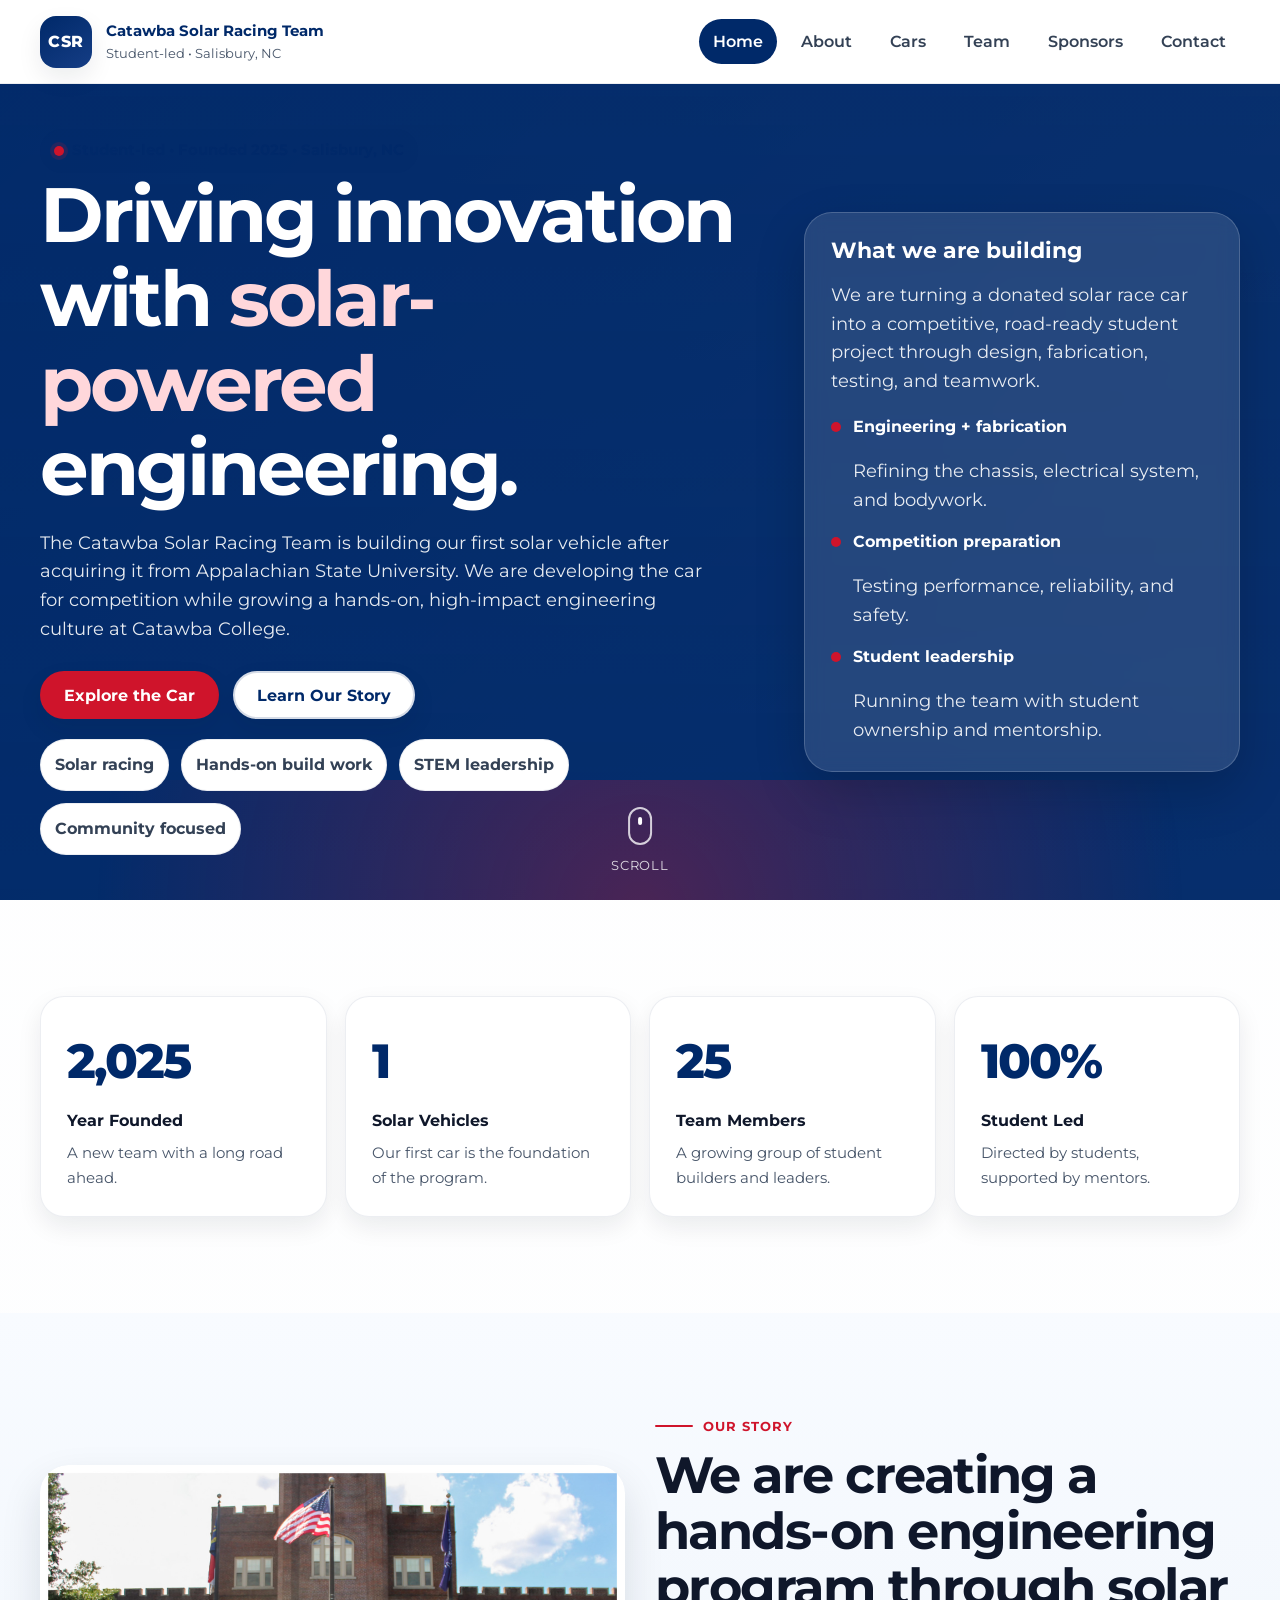
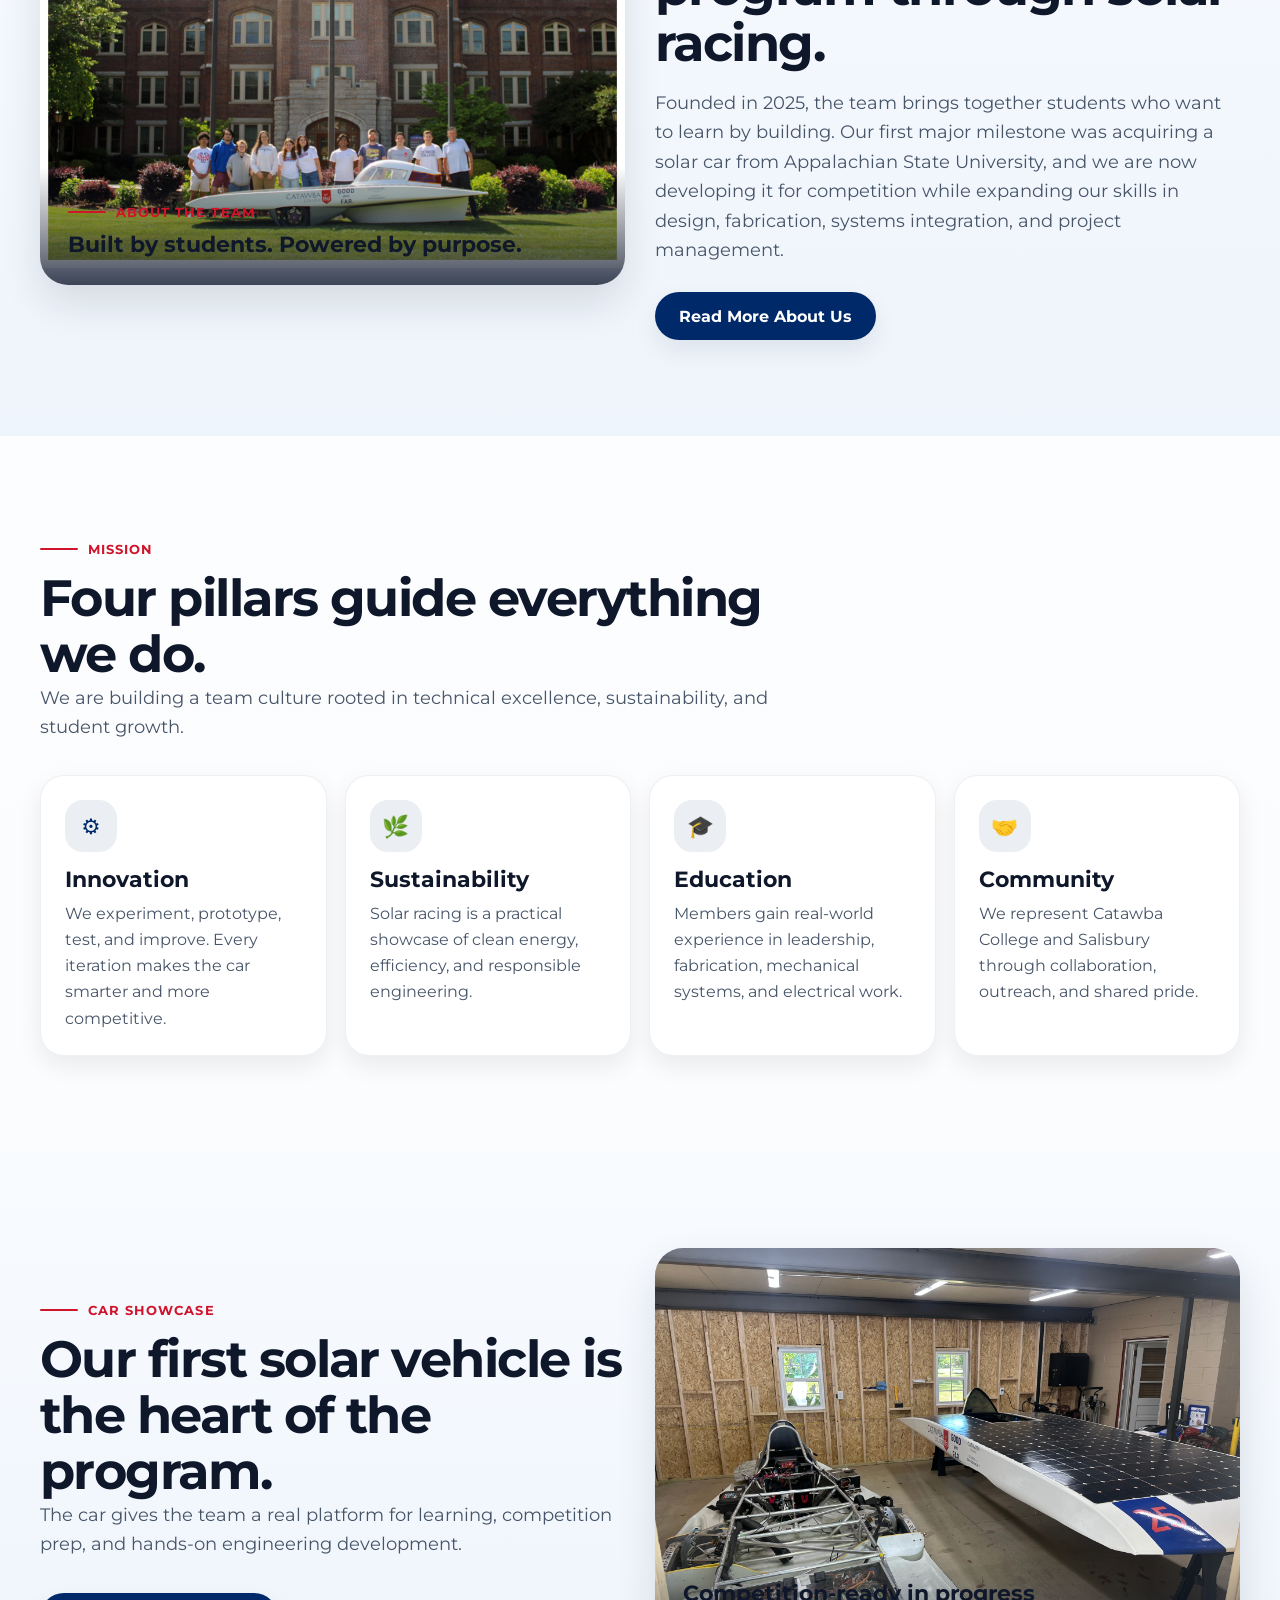
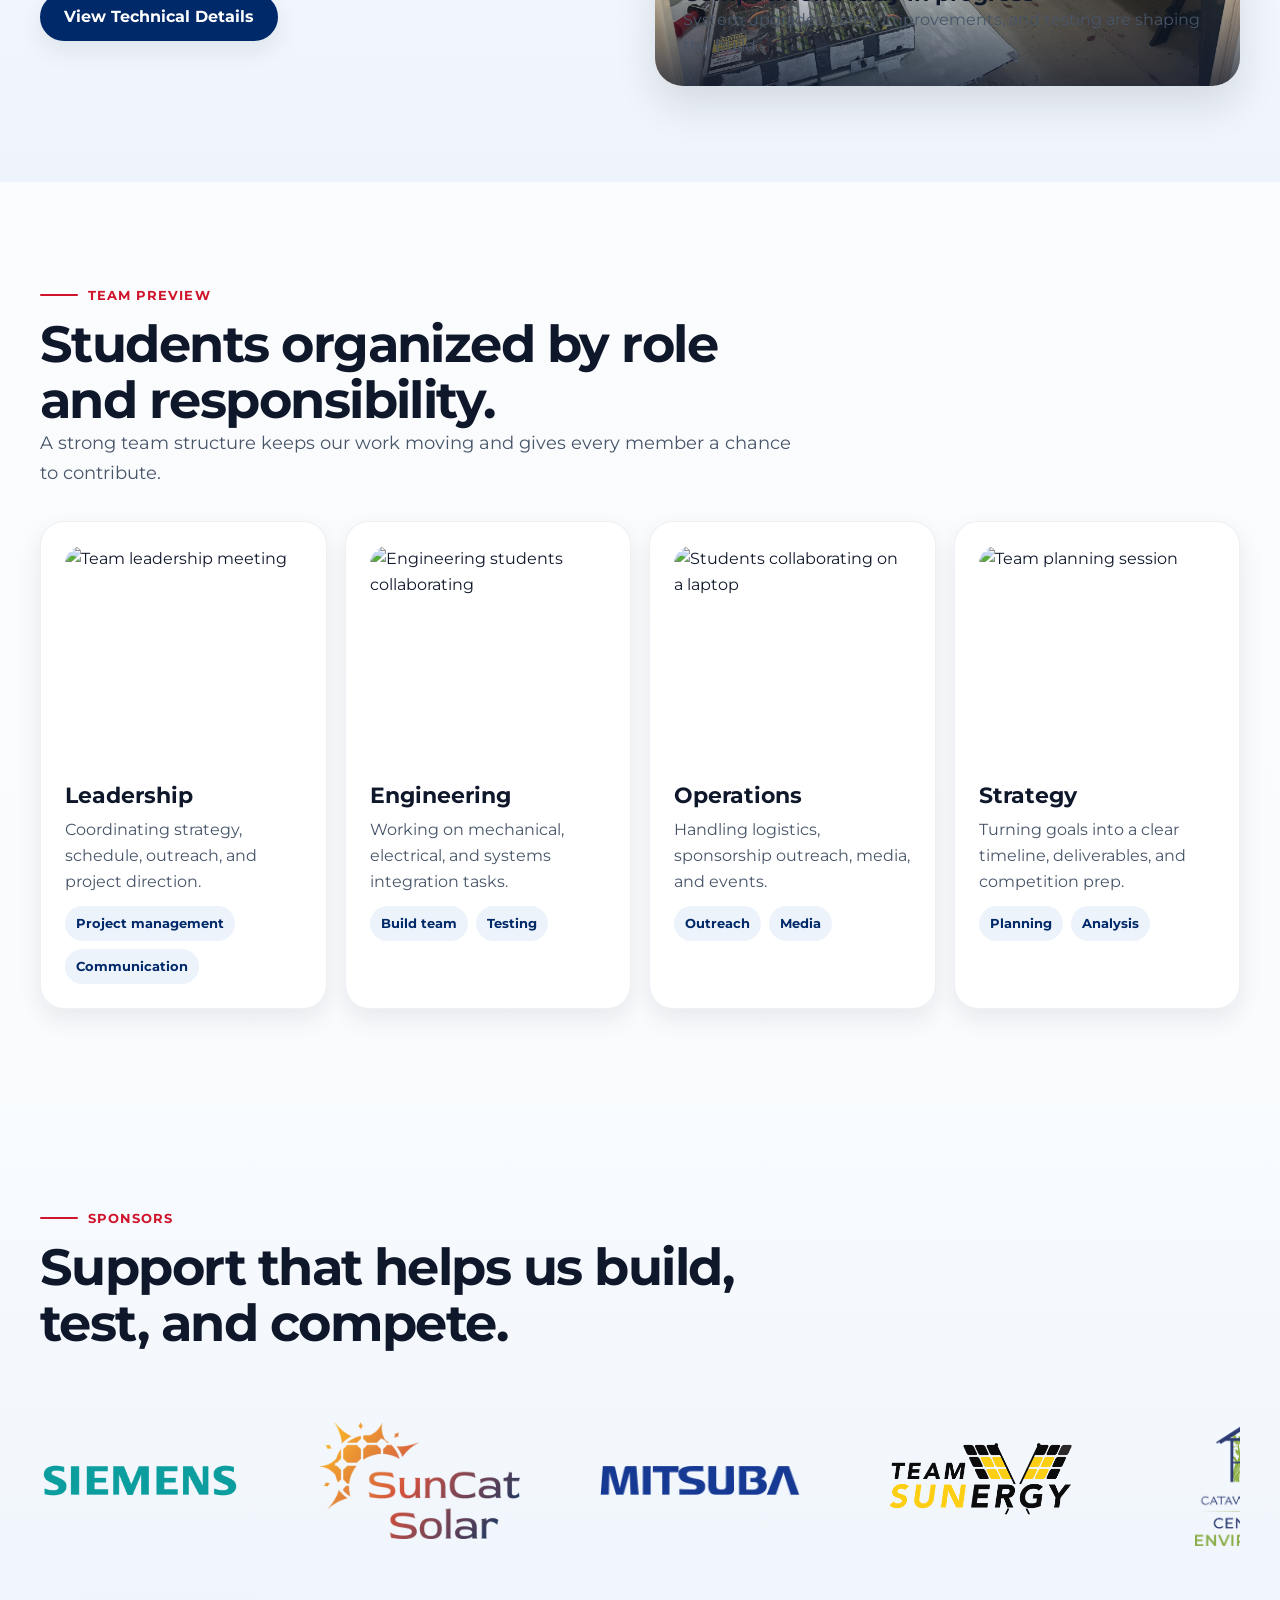
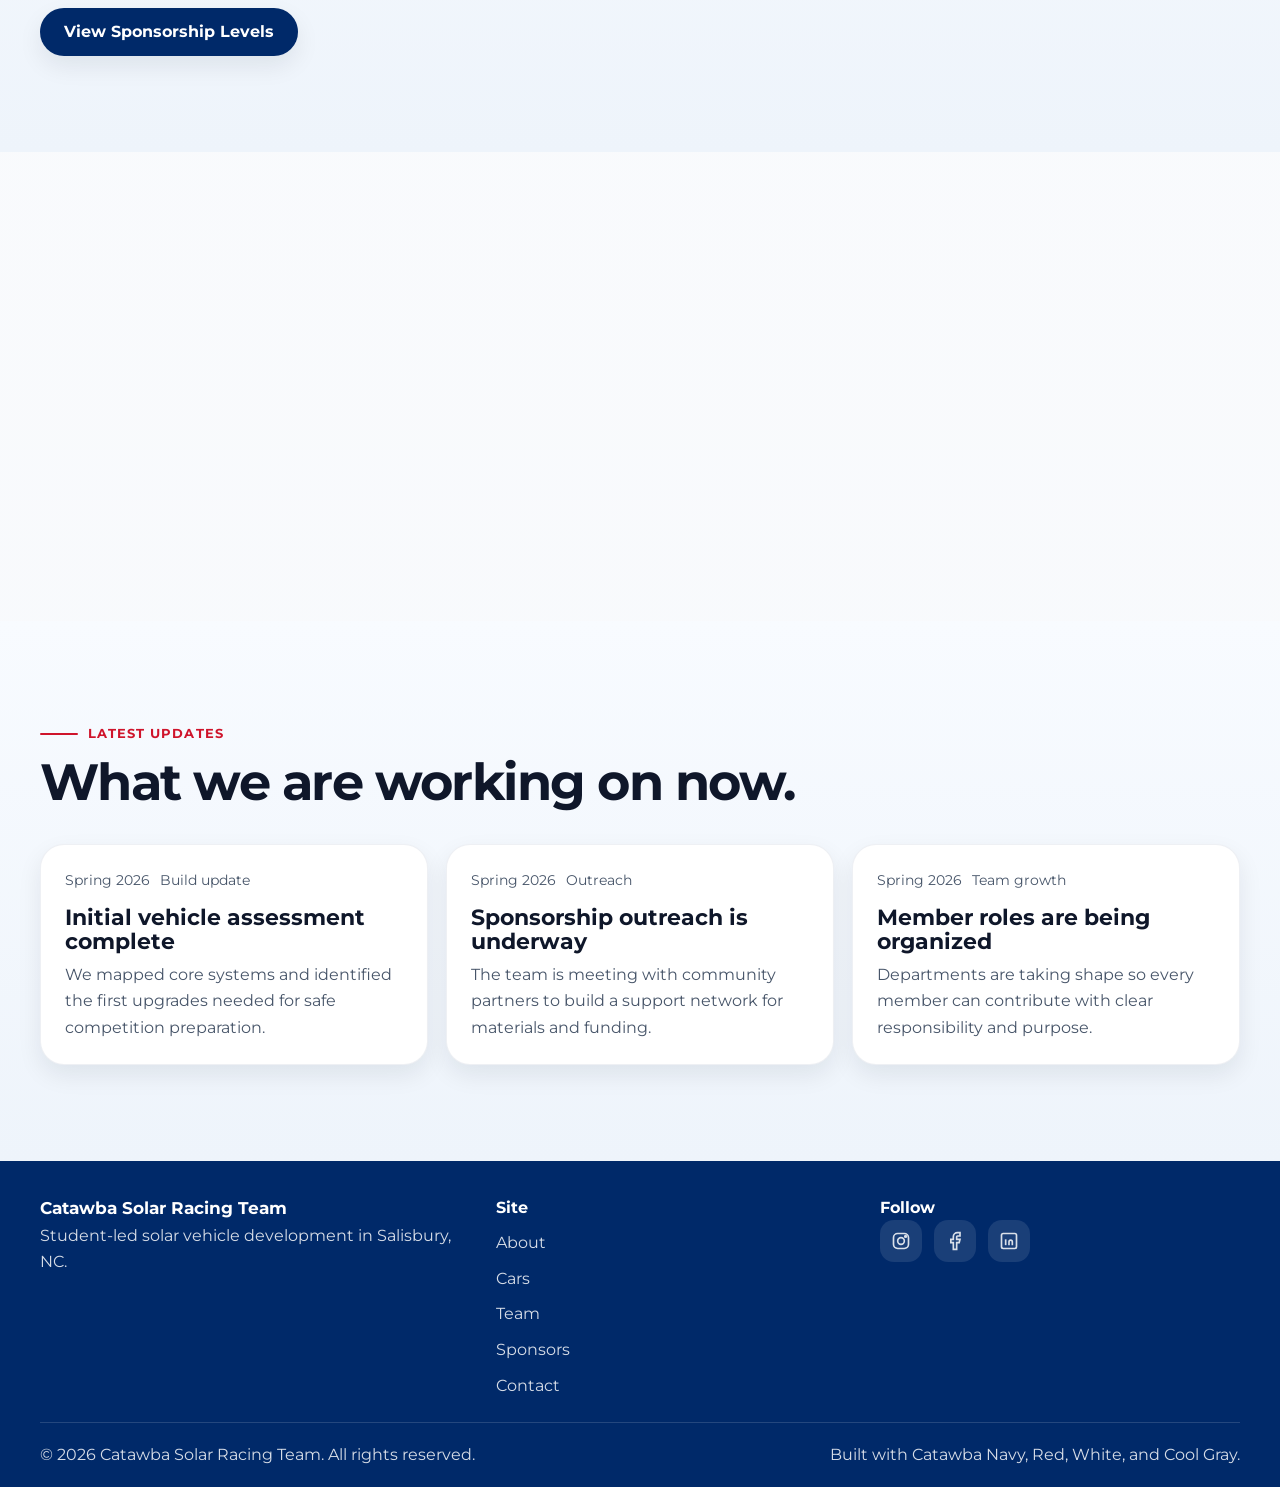
==== commit b8d22c7c: "add sponosrs and team photo" ====
--- a/index.html
+++ b/index.html
@@ -103,7 +103,7 @@
     <section class="section section-alt">
       <div class="container split-grid">
         <div class="media-card reveal">
-          <img src="https://images.unsplash.com/photo-1517048676732-d65bc937f952?auto=format&fit=crop&w=1600&q=80" alt="Students working on an engineering project" />
+          <img src="images/IMG_0047.jpeg" alt="Students working on an engineering project" />
           <div class="overlay">
             <span class="kicker">About the team</span>
             <h3>Built by students. Powered by purpose.</h3>
@@ -168,7 +168,7 @@
           </div>
         </div>
         <div class="media-card reveal">
-          <img src="https://images.unsplash.com/photo-1503376780353-7e6692767b70?auto=format&fit=crop&w=1600&q=80" alt="Solar car on display" />
+          <img src="images/solarCar.jpeg" alt="Solar car on display" />
           <div class="overlay">
             <h3>Competition-ready in progress</h3>
             <p>System upgrades, safety improvements, and testing are shaping the build.</p>
@@ -222,37 +222,38 @@
       </div>
     </section>
 
-    <section class="section section-alt">
-      <div class="container">
-        <div class="section-head reveal">
-          <div class="kicker">Sponsors</div>
-          <h2>Support that helps us build, test, and compete.</h2>
-          <p class="lead">Our sponsors provide funding, materials, tools, expertise, and encouragement that make the team possible.</p>
-        </div>
-
-        <div class="sponsor-grid">
-          <article class="sponsor-card reveal">
-            <div class="sponsor-logo">PLATINUM</div>
-            <h3>Primary partners</h3>
-            <p>Major support for fabrication, systems, and competition readiness.</p>
-          </article>
-          <article class="sponsor-card reveal">
-            <div class="sponsor-logo">GOLD</div>
-            <h3>Project supporters</h3>
-            <p>Key funding and material contributions that keep the build moving.</p>
-          </article>
-          <article class="sponsor-card reveal">
-            <div class="sponsor-logo">SILVER</div>
-            <h3>Community allies</h3>
-            <p>Local and regional partners helping us grow the program.</p>
-          </article>
-        </div>
-
-        <div class="btn-row" style="margin-top:24px;">
-          <a class="btn btn-primary" href="sponsors.html">View Sponsorship Levels</a>
-        </div>
-      </div>
-    </section>
+  <section class="section section-alt">
+  <div class="container">
+    <div class="section-head reveal">
+      <div class="kicker">Sponsors</div>
+      <h2>Support that helps us build, test, and compete.</h2>
+    </div>
+
+    <div class="sponsor-marquee">
+      <div class="sponsor-track">
+
+        <!-- logos -->
+        <img src="images/sie-logo-petrol-rgb.png" alt="Siemens">
+        <img src="images/SCS_Logo_Light_Background-500x292.png" alt="SunCat Solar">
+        <img src="images/header_logo.png" alt="Mitsuba">
+        <img src="images/Alternate Logo.png" alt="Team Sunenergy">
+        <img src="images/CENV Logo Color Stacked.png" alt="Catawba CENV">
+
+        <!-- duplicate for seamless loop -->
+        <img src="images/sie-logo-petrol-rgb.png" alt="Siemens">
+        <img src="images/SCS_Logo_Light_Background-500x292.png" alt="SunCat Solar">
+        <img src="images/header_logo.png" alt="Mitsuba">
+        <img src="images/Alternate Logo.png" alt="Team Sunenergy">
+        <img src="images/CENV Logo Color Stacked.png" alt="Catawba CENV" width="200px">
+
+      </div>
+    </div>
+
+    <div class="btn-row" style="margin-top:32px;">
+      <a class="btn btn-primary" href="sponsors.html">View Sponsorship Levels</a>
+    </div>
+  </div>
+</section>
 
     <section class="section">
       <div class="container cta-panel reveal">
--- a/style.css
+++ b/style.css
@@ -1097,4 +1097,43 @@
   h1 {
     font-size: clamp(2.5rem, 12vw, 4.4rem);
   }
+}
+
+.sponsor-marquee {
+  width: 100%;
+  overflow: hidden;
+  position: relative;
+  padding: 30px 0;
+}
+
+.sponsor-track {
+  display: flex;
+  align-items: center;
+  gap: 80px;
+  width: max-content;
+  animation: sponsorScroll 10s linear infinite;
+}
+
+.sponsor-track img {
+  height: 130px;
+  width: 200px;
+  object-fit: contain;
+  flex-shrink: 0;
+  filter: grayscale(0%);
+  opacity: 0.95;
+  transition: transform 0.3s ease;
+}
+
+.sponsor-track img:hover {
+  transform: scale(1.08);
+}
+
+@keyframes sponsorScroll {
+  from {
+    transform: translateX(0);
+  }
+
+  to {
+    transform: translateX(-50%);
+  }
 }
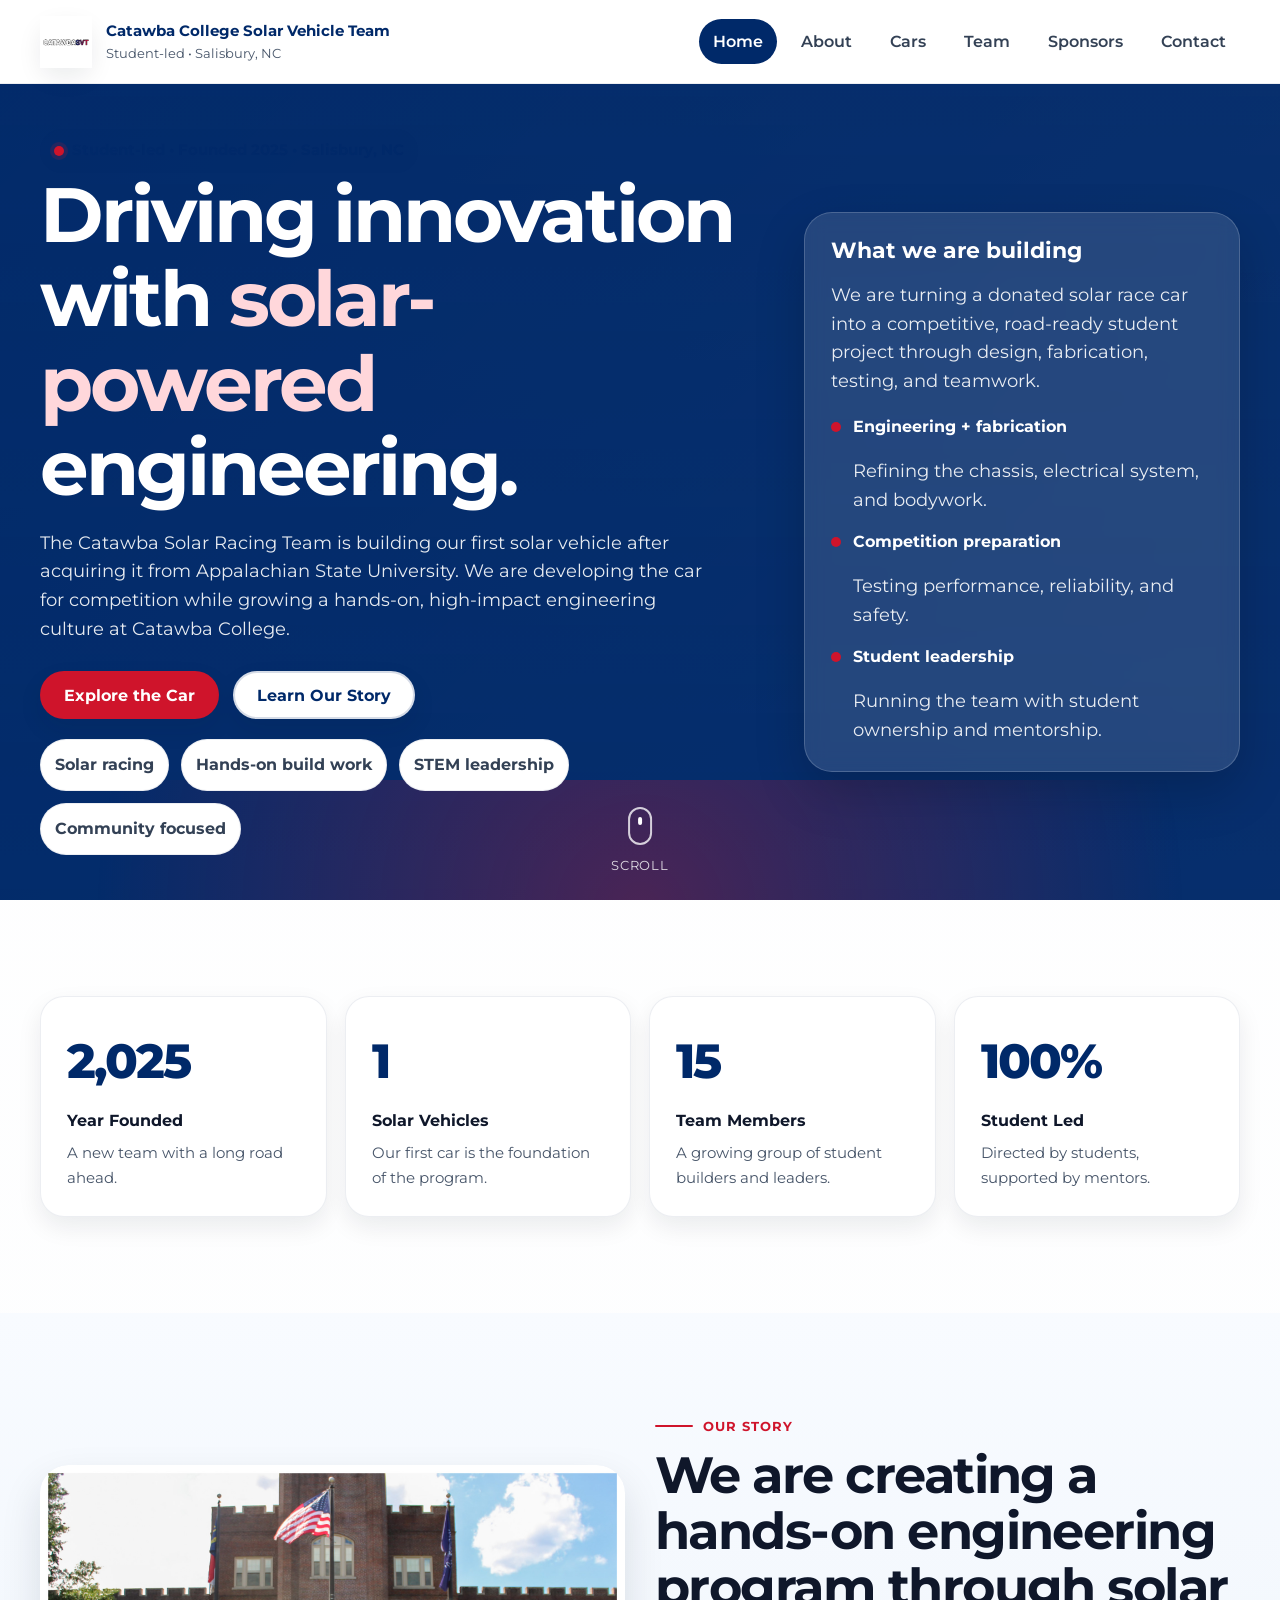
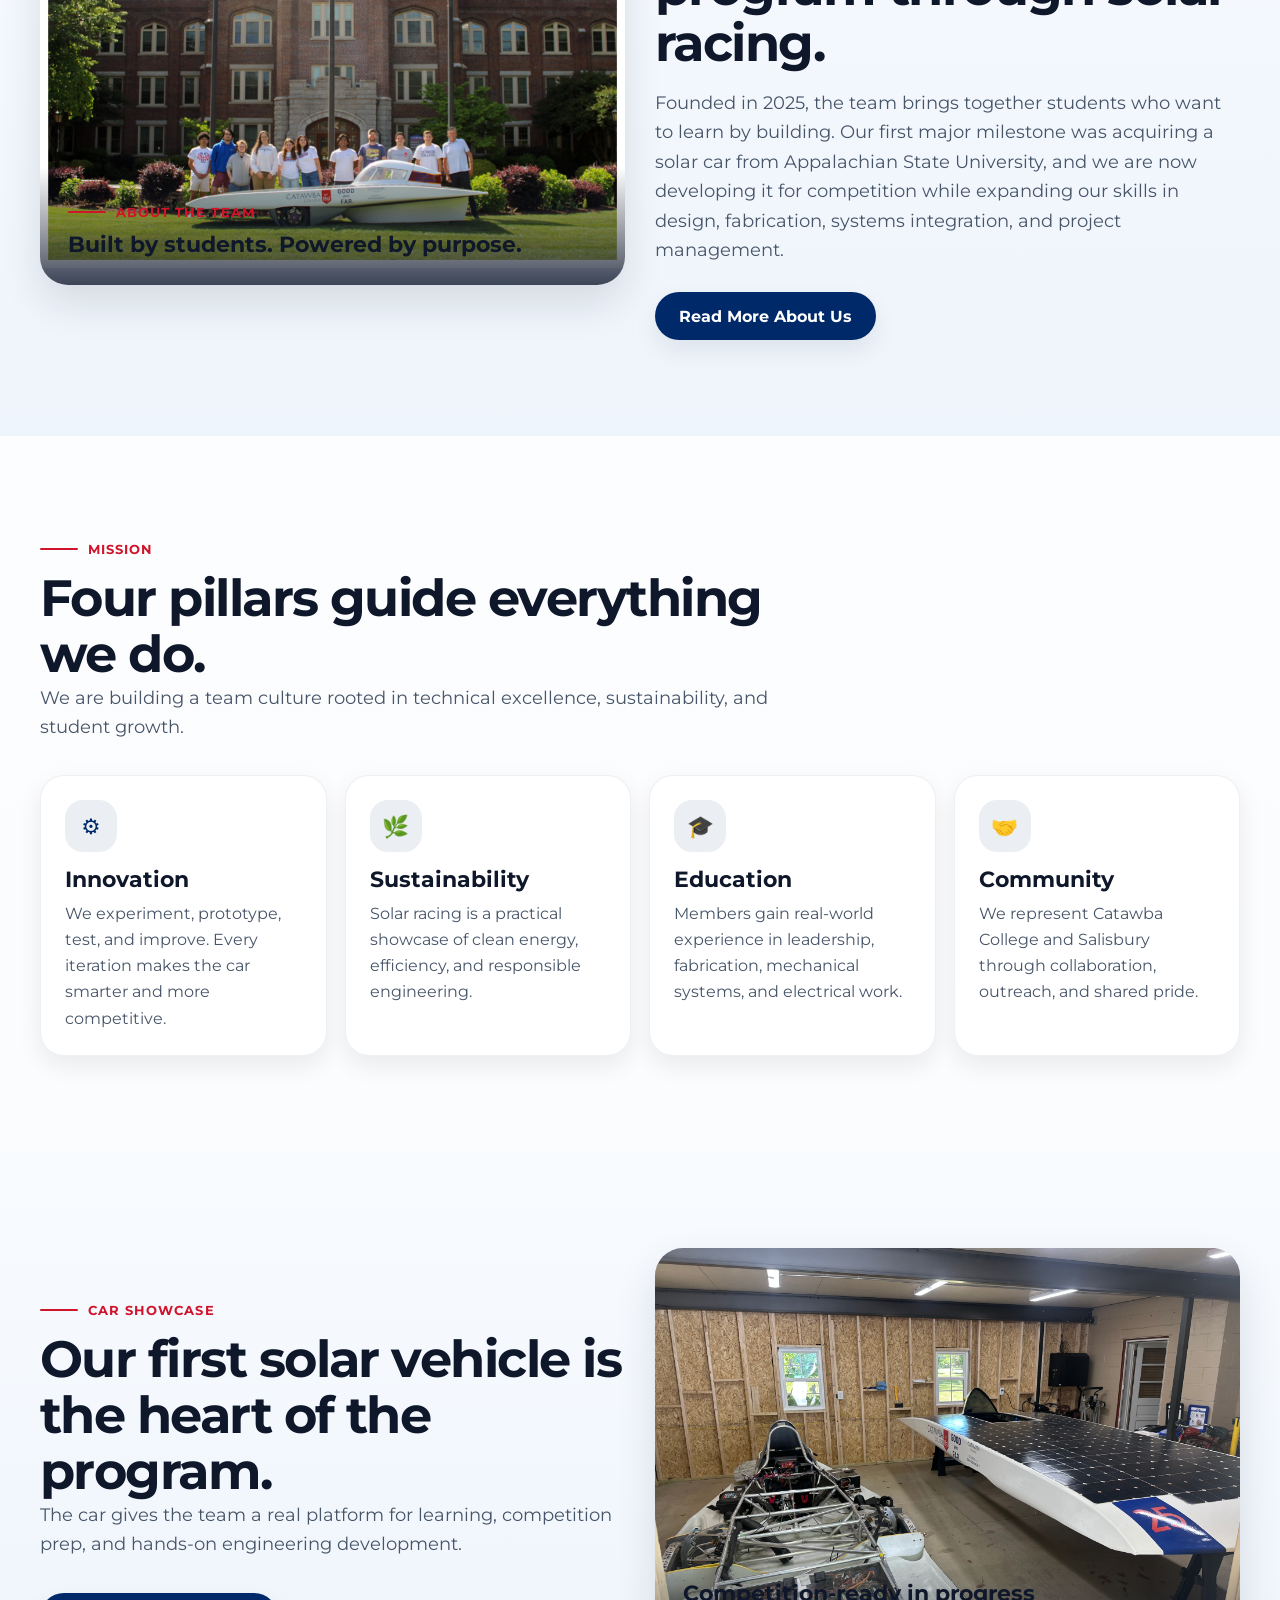
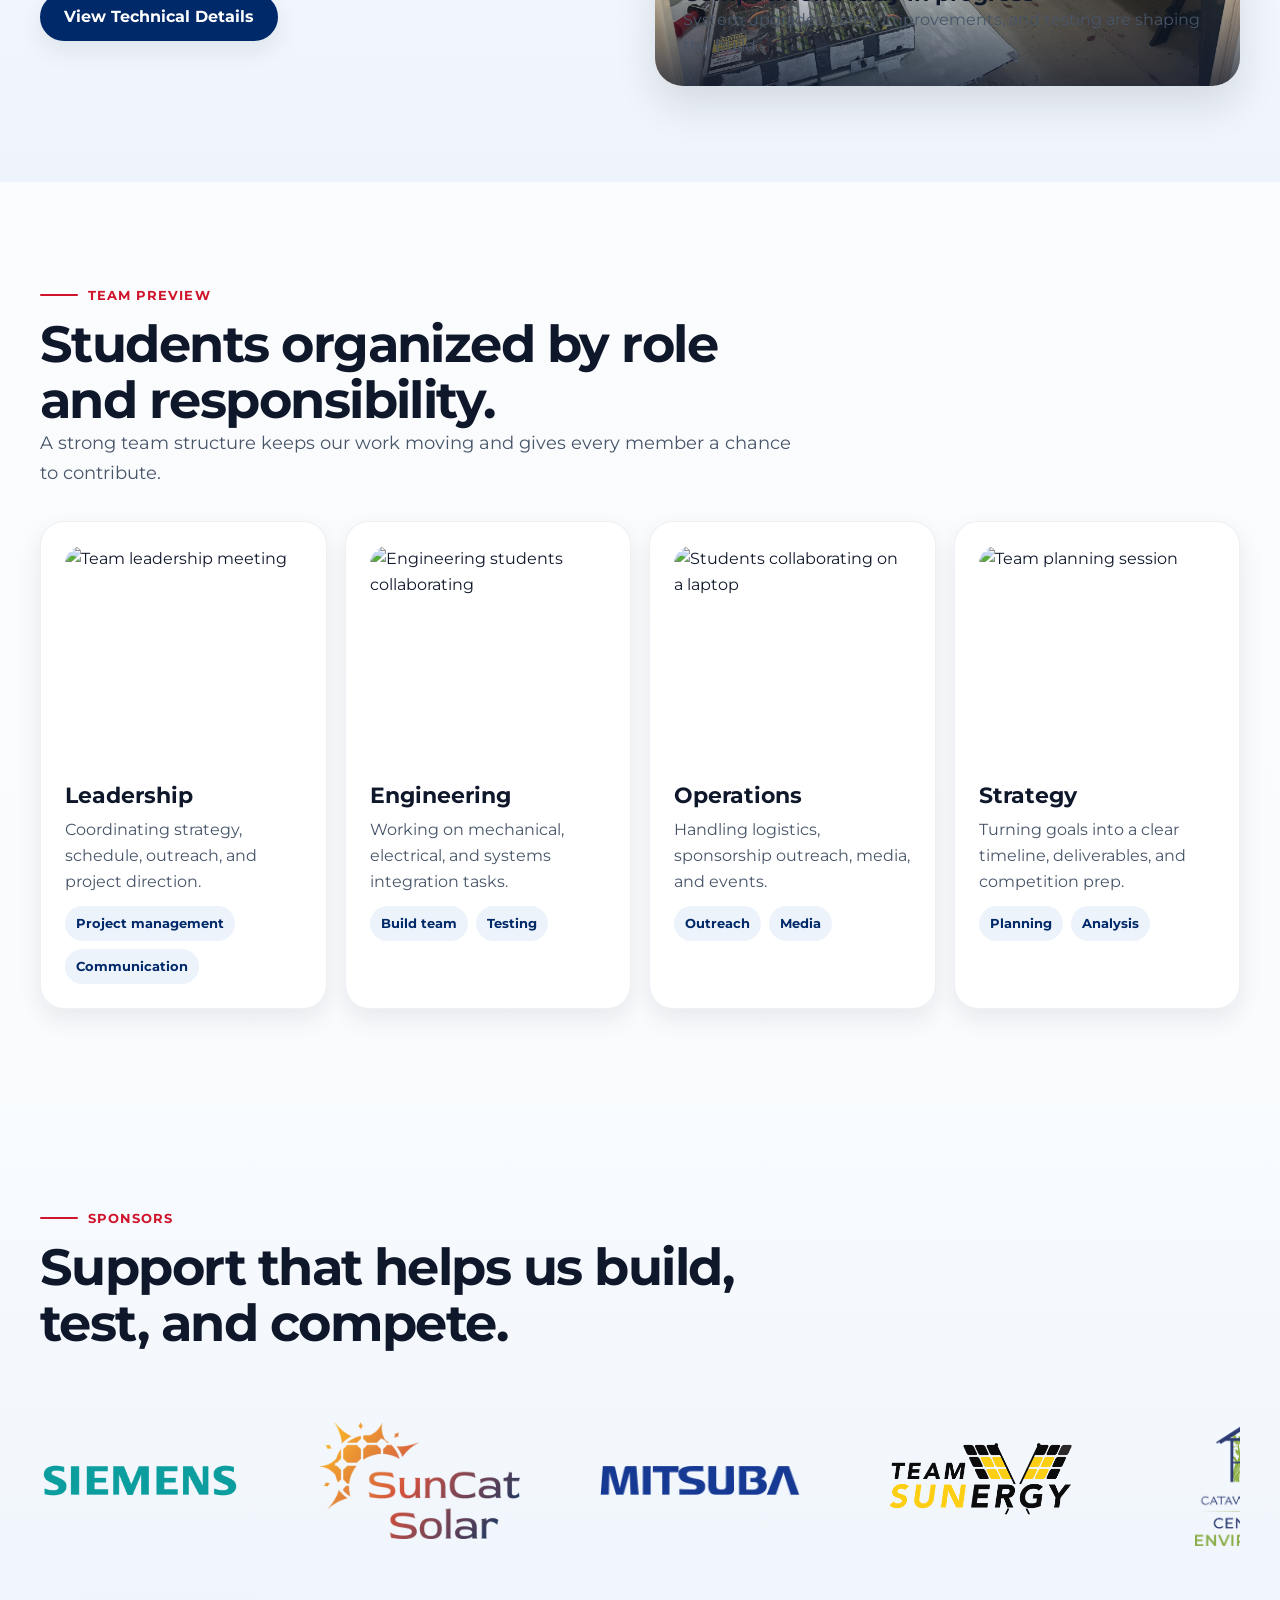
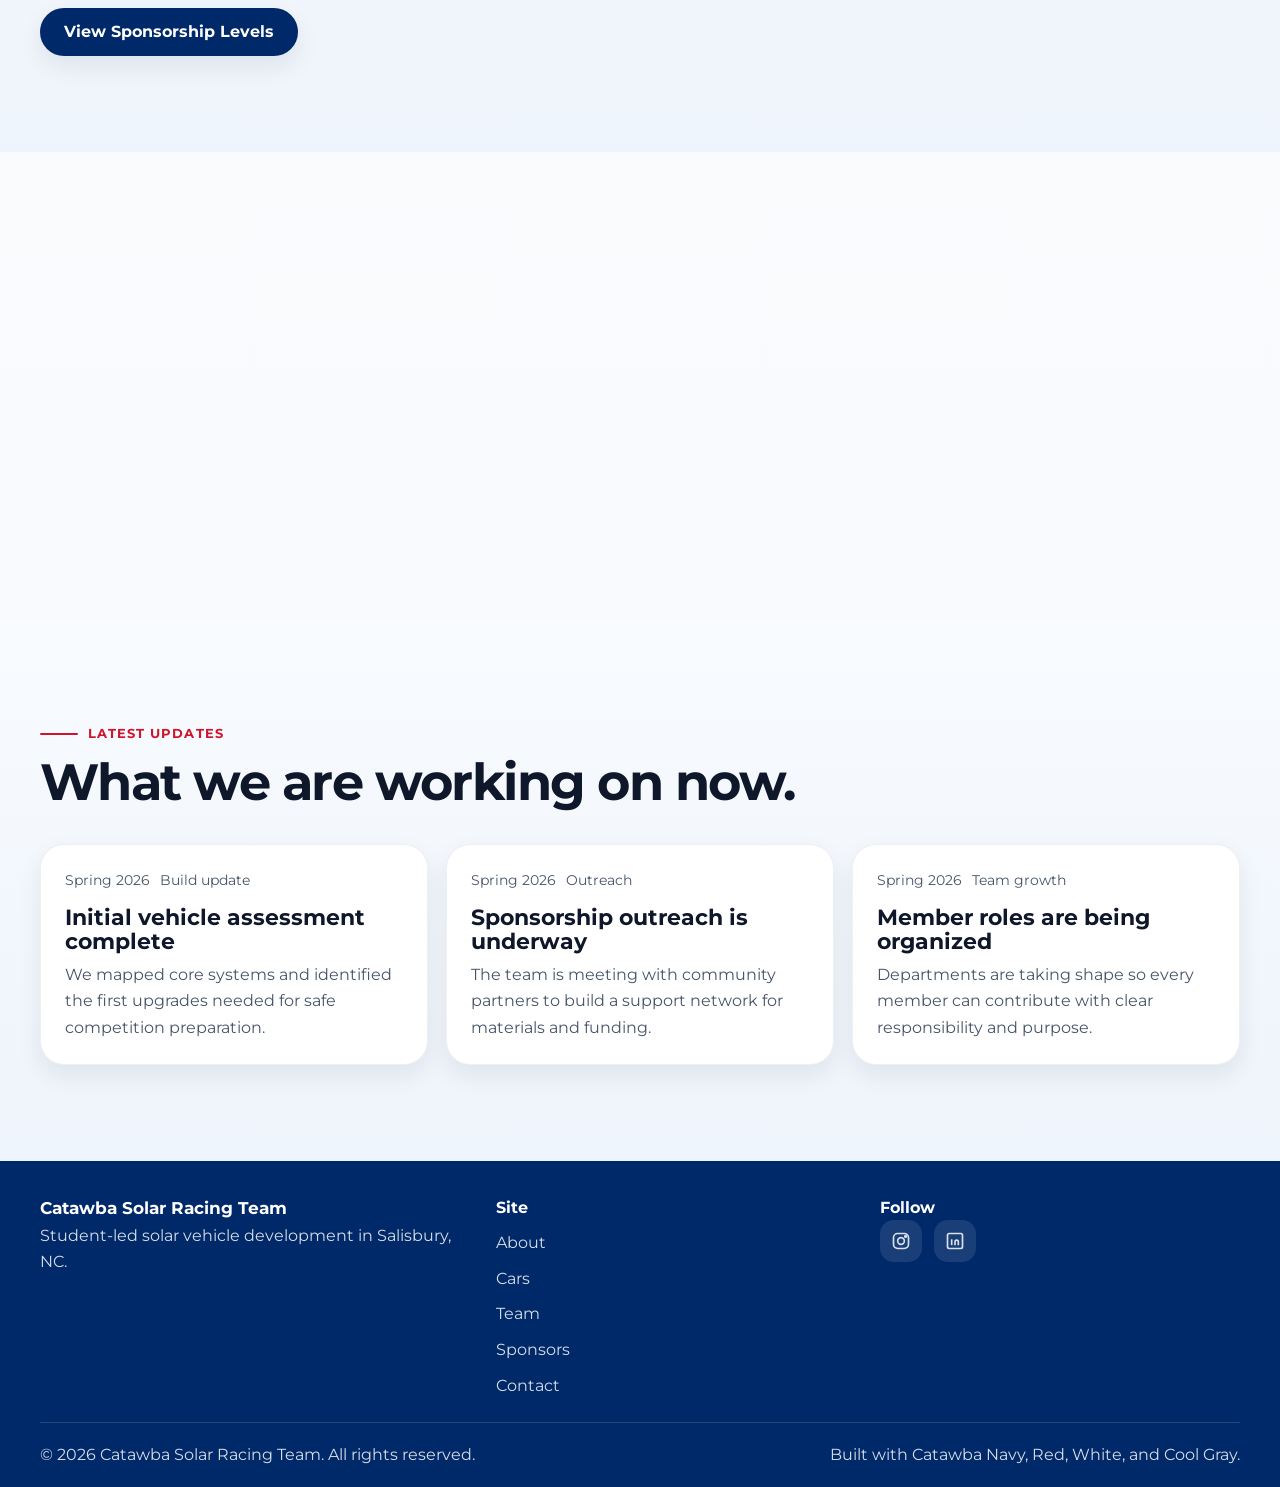
==== commit 48aff68b: "add teamn logo and socxial links" ====
--- a/index.html
+++ b/index.html
@@ -87,7 +87,7 @@
             <div class="stat-copy">Our first car is the foundation of the program.</div>
           </article>
           <article class="stat-card reveal">
-            <div class="stat-number" data-count="25"></div>
+            <div class="stat-number" data-count="15"></div>
             <div class="stat-label">Team Members</div>
             <div class="stat-copy">A growing group of student builders and leaders.</div>
           </article>
@@ -315,19 +315,14 @@
       <div>
         <strong>Follow</strong>
         <div class="footer-social" aria-label="Social media links">
-          <a class="social-link" href="#" aria-label="Instagram">
+          <a class="social-link" href="https://www.instagram.com/catawbasvt/" target="blank" rel="noopener noreferer" aria-label="Instagram">
             <svg viewBox="0 0 24 24" width="20" height="20" fill="none" stroke="currentColor" stroke-width="2">
               <rect x="3" y="3" width="18" height="18" rx="5"></rect>
               <circle cx="12" cy="12" r="4"></circle>
               <circle cx="17.5" cy="6.5" r="1"></circle>
             </svg>
           </a>
-          <a class="social-link" href="#" aria-label="Facebook">
-            <svg viewBox="0 0 24 24" width="20" height="20" fill="none" stroke="currentColor" stroke-width="2">
-              <path d="M18 2h-3a5 5 0 0 0-5 5v3H7v4h3v8h4v-8h3l1-4h-4V7a1 1 0 0 1 1-1h3z"></path>
-            </svg>
-          </a>
-          <a class="social-link" href="#" aria-label="LinkedIn">
+          <a class="social-link" href="https://www.linkedin.com/company/catawbasvt/about/" target="blank" rel="noopener noreferer" label="LinkedIn">
             <svg viewBox="0 0 24 24" width="20" height="20" fill="none" stroke="currentColor" stroke-width="2">
               <rect x="3" y="3" width="18" height="18" rx="2"></rect>
               <path d="M8 10v7"></path>
@@ -347,4 +342,5 @@
 
   <button id="scrollTopBtn" class="scroll-top" aria-label="Scroll to top">↑</button>
 </body>
-</html>+</html>
+
--- a/style.css
+++ b/style.css
@@ -1082,24 +1082,24 @@
     grid-template-columns: 1fr;
   }
 
-  .gallery-grid .wide,
-  .gallery-grid .tall,
-  .gallery-grid .small {
-    grid-column: span 1;
-    height: 240px;
-  }
-
-  .footer-bottom {
-    flex-direction: column;
-    align-items: flex-start;
-  }
-
-  h1 {
-    font-size: clamp(2.5rem, 12vw, 4.4rem);
-  }
-}
-
-.sponsor-marquee {
+    .gallery-grid .wide,
+    .gallery-grid .tall,
+    .gallery-grid .small {
+      grid-column: span 1;
+      height: 240px;
+    }
+
+    .footer-bottom {
+      flex-direction: column;
+      align-items: flex-start;
+    }
+
+    h1 {
+      font-size: clamp(2.5rem, 12vw, 4.4rem);
+    }
+  }
+
+  .sponsor-marquee {
   width: 100%;
   overflow: hidden;
   position: relative;
@@ -1136,4 +1136,9 @@
   to {
     transform: translateX(-50%);
   }
+}
+
+.brand-mark img {
+  width: 200px;   
+  height: auto;
 }
